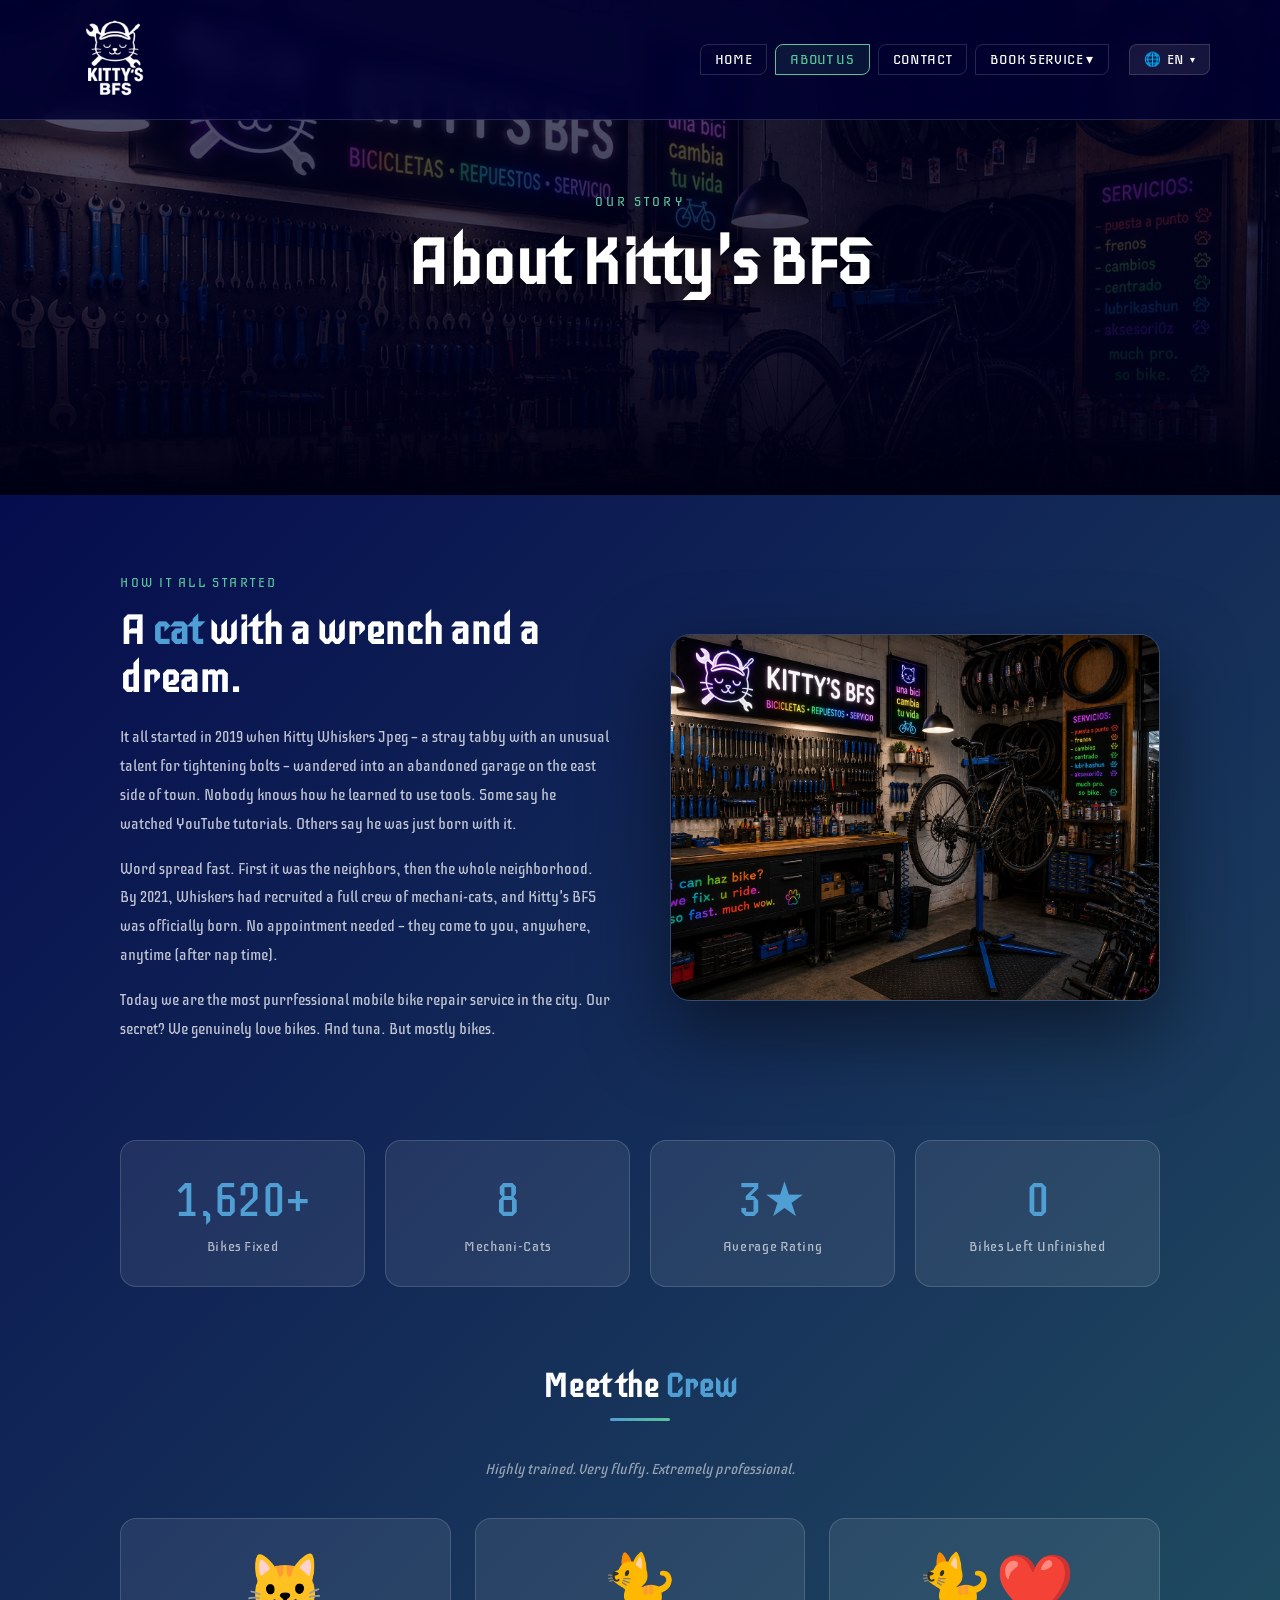
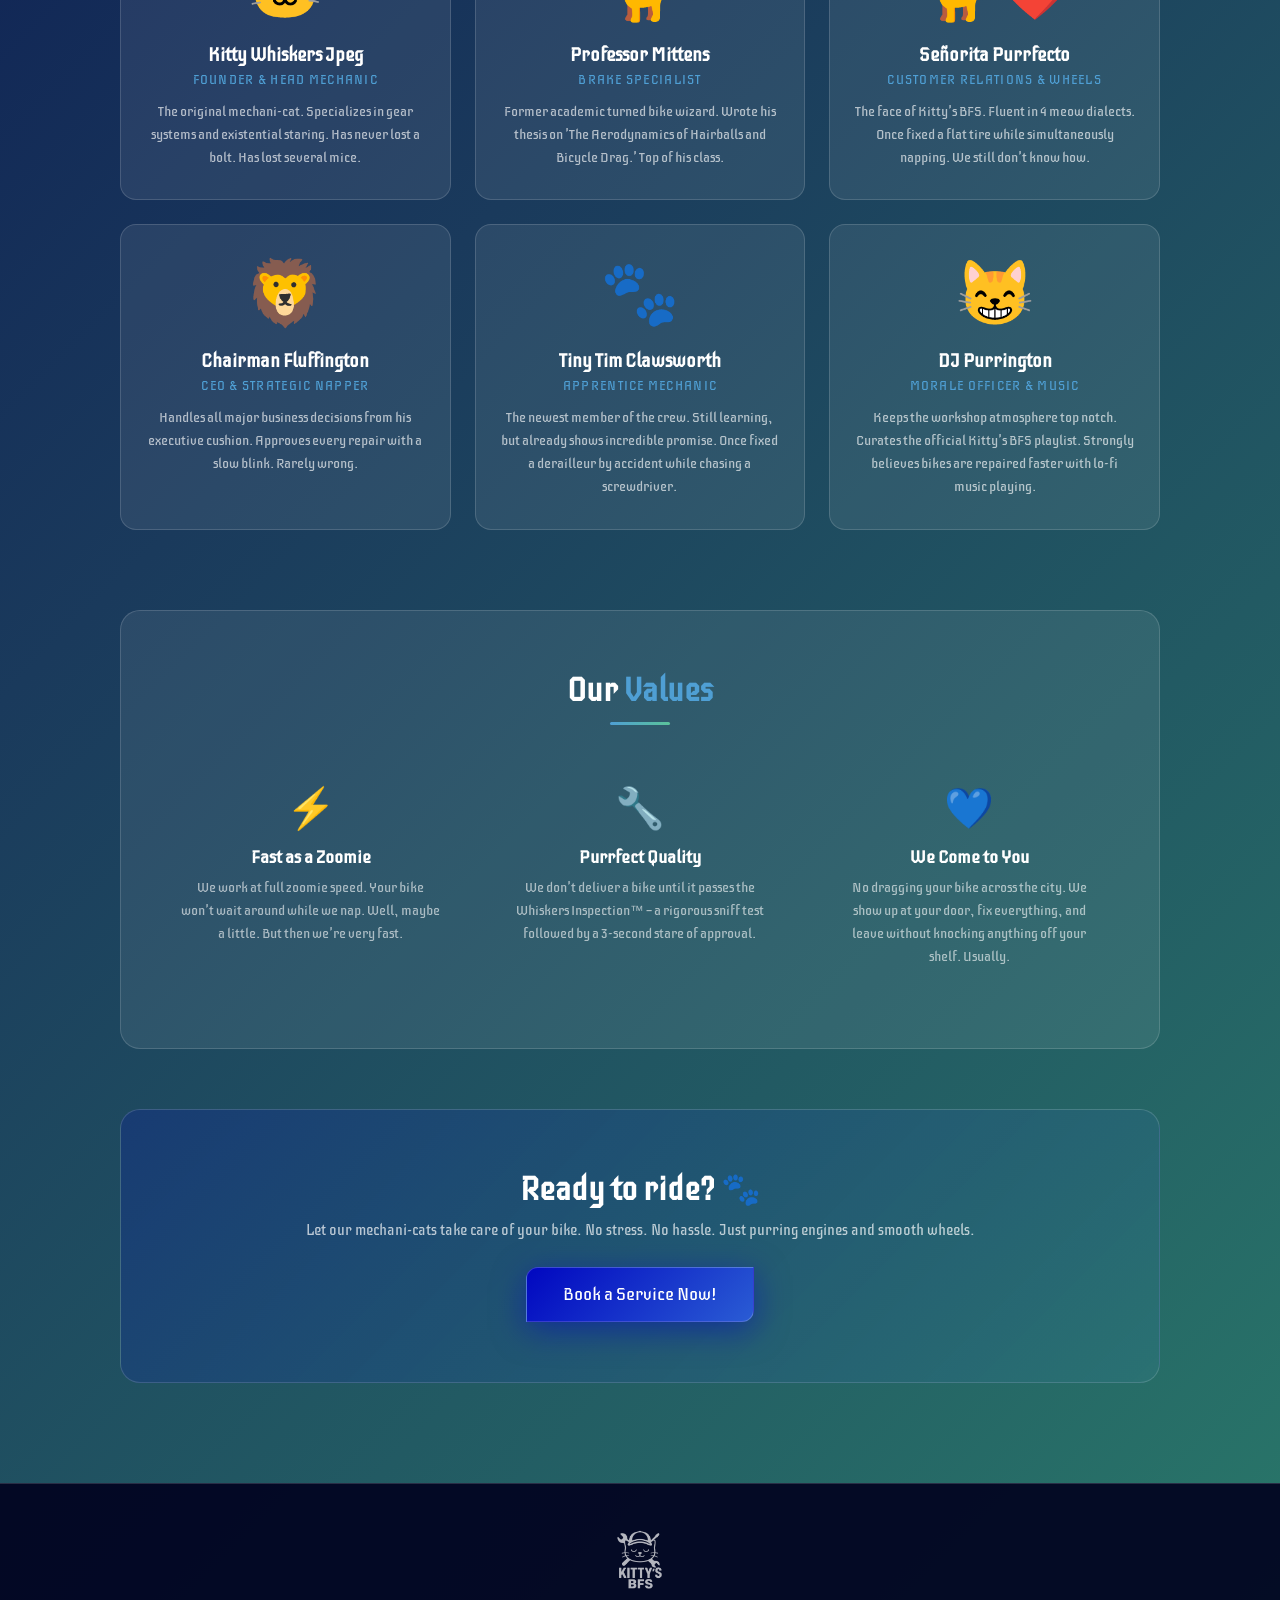
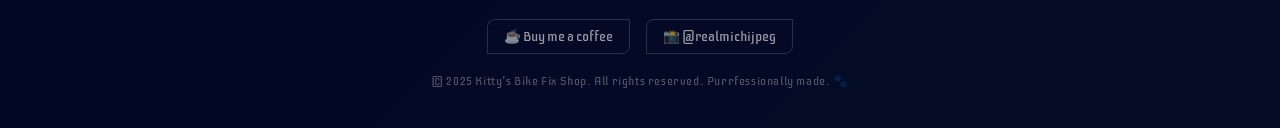
==== AboutUs.html @ 79991e34 "better than ever" ====
<!DOCTYPE html>
<html lang="en">
<head>
    <link rel="preconnect" href="https://fonts.googleapis.com">
    <link rel="preconnect" href="https://fonts.gstatic.com" crossorigin>
    <link href="https://fonts.googleapis.com/css2?family=Iceberg&family=Inter:wght@300;400;600&display=swap" rel="stylesheet">
    <meta charset="UTF-8">
    <meta name="viewport" content="width=device-width, initial-scale=1.0">
    <title>Kitty's BFS - About Us</title>
    <link rel="stylesheet" href="css-reset.css">
    <link rel="stylesheet" href="shared.css">
    <link rel="icon" type="image/x-icon" href="public/KittysbikefixshopIcon.png">
    <link rel="stylesheet" href="AboutUs.css">
</head>
<body>
    <header>
        <div class="nav-container">
            <div class="logo"><a href="index.html"><img src="public/KittysBikefixshupLogo.png" alt="Kitty Logo"></a></div>
            <button class="hamburger" id="hamburger" aria-label="Menu"><span></span><span></span><span></span></button>
            <nav id="mainNav">
                <div class="navbutton"><a href="index.html" data-i18n="nav.home">HOME</a></div>
                <div class="navbutton"><a href="AboutUs.html" class="active-page" data-i18n="nav.about">ABOUT US</a></div>
                <div class="navbutton"><a href="ContacUs.html" data-i18n="nav.contact">CONTACT</a></div>
                <div class="navbutton">
                    <a href="#" data-i18n="nav.reserve">BOOK SERVICE ▾</a>
                    <div class="dropdown"><div class="dropdown-inner">
                        <div class="navbutton"><a href="#" data-i18n="nav.onsite">Onsite Service</a></div>
                        <div class="navbutton"><a href="#" data-i18n="nav.parts">Parts Delivery</a></div>
                        <div class="navbutton"><a href="#" data-i18n="nav.callback">Request Callback</a></div>
                    </div></div>
                </div>
                <div class="lang-switcher">
                    <button class="lang-btn">🌐 <span id="currentLang">EN</span> <span class="arrow">▾</span></button>
                    <div class="lang-dropdown"><div class="lang-dropdown-inner">
                        <button class="lang-option" onclick="setLang('en')">ᴇɴ English</button>
                        <button class="lang-option" onclick="setLang('es')">🇦🇷 Español</button>
                        <button class="lang-option" onclick="setLang('lolcat')">🐱 LOLCAT</button>
                    </div></div>
                </div>
            </nav>
        </div>
    </header>

    <div class="about-hero">
        <div class="about-hero-bg"></div>
        <div class="about-hero-overlay"></div>
        <div class="about-hero-content">
            <span class="eyebrow" data-i18n="hero.eyebrow">OUR STORY</span>
            <h1 data-i18n="hero.title">About Kitty's BFS</h1>
        </div>
    </div>

    <div class="contenedor">
        <div class="story-section">
            <div class="story-text">
                <span class="eyebrow" data-i18n="story.eyebrow">HOW IT ALL STARTED</span>
                <h2 data-i18n="story.title">A <span>cat</span> with a wrench and a dream.</h2>
                <p data-i18n="story.p1">It all started in 2019 when Kitty Whiskers Jpeg — a stray tabby with an unusual talent for tightening bolts — wandered into an abandoned garage on the east side of town. Nobody knows how he learned to use tools. Some say he watched YouTube tutorials. Others say he was just born with it.</p>
                <p data-i18n="story.p2">Word spread fast. First it was the neighbors, then the whole neighborhood. By 2021, Whiskers had recruited a full crew of mechani-cats, and Kitty's BFS was officially born. No appointment needed — they come to you, anywhere, anytime (after nap time).</p>
                <p data-i18n="story.p3">Today we are the most purrfessional mobile bike repair service in the city. Our secret? We genuinely love bikes. And tuna. But mostly bikes.</p>
            </div>
            <div class="story-image"><img src="taller.png" alt="Kitty's Workshop"></div>
        </div>

        <!-- STATS -->
        <div class="stats-section">
            <div class="stat-card" onclick="triggerCount(this)" title="Click to recount!">
                <span class="stat-number" data-target="2400" data-suffix="+">0</span>
                <span class="stat-label" data-i18n="stat1">Bikes Fixed</span>
            </div>
            <div class="stat-card" onclick="triggerCount(this)" title="Click to recount!">
                <span class="stat-number" data-target="12" data-suffix="">0</span>
                <span class="stat-label" data-i18n="stat2">Mechani-Cats</span>
            </div>
            <div class="stat-card" onclick="triggerCount(this)" title="Click to recount!">
                <span class="stat-number" data-target="5" data-suffix="★">0</span>
                <span class="stat-label" data-i18n="stat3">Average Rating</span>
            </div>
            <div class="stat-card" onclick="triggerCount(this)" title="Click to recount!">
                <span class="stat-number" data-target="0" data-suffix="">0</span>
                <span class="stat-label" data-i18n="stat4">Bikes Left Unfinished</span>
            </div>
        </div>

        <h2 class="section-title" data-i18n="team.title">Meet the <span>Crew</span></h2>
        <div class="section-divider"></div>
        <p class="section-subtitle" data-i18n="team.subtitle">Highly trained. Very fluffy. Extremely professional.</p>

        <div class="team-grid">
            <div class="team-card"><span class="team-emoji">🐱</span><h3 class="team-name">Kitty Whiskers Jpeg</h3><span class="team-role" data-i18n="team.1.role">FOUNDER & HEAD MECHANIC</span><p class="team-bio" data-i18n="team.1.bio">The original mechani-cat. Specializes in gear systems and existential staring. Has never lost a bolt. Has lost several mice.</p></div>
            <div class="team-card"><span class="team-emoji">🐈</span><h3 class="team-name">Professor Mittens</h3><span class="team-role" data-i18n="team.2.role">BRAKE SPECIALIST</span><p class="team-bio" data-i18n="team.2.bio">Former academic turned bike wizard. Wrote his thesis on "The Aerodynamics of Hairballs and Bicycle Drag." Top of his class.</p></div>
            <div class="team-card"><span class="team-emoji">🐈‍❤️</span><h3 class="team-name">Señorita Purrfecto</h3><span class="team-role" data-i18n="team.3.role">CUSTOMER RELATIONS & WHEELS</span><p class="team-bio" data-i18n="team.3.bio">The face of Kitty's BFS. Fluent in 4 meow dialects. Once fixed a flat tire while simultaneously napping. We still don't know how.</p></div>
            <div class="team-card"><span class="team-emoji">🦁</span><h3 class="team-name">Chairman Fluffington</h3><span class="team-role" data-i18n="team.4.role">CEO & STRATEGIC NAPPER</span><p class="team-bio" data-i18n="team.4.bio">Handles all major business decisions from his executive cushion. Approves every repair with a slow blink. Rarely wrong.</p></div>
            <div class="team-card"><span class="team-emoji">🐾</span><h3 class="team-name">Tiny Tim Clawsworth</h3><span class="team-role" data-i18n="team.5.role">APPRENTICE MECHANIC</span><p class="team-bio" data-i18n="team.5.bio">The newest member of the crew. Still learning, but already shows incredible promise. Once fixed a derailleur by accident while chasing a screwdriver.</p></div>
            <div class="team-card"><span class="team-emoji">😸</span><h3 class="team-name">DJ Purrington</h3><span class="team-role" data-i18n="team.6.role">MORALE OFFICER & MUSIC</span><p class="team-bio" data-i18n="team.6.bio">Keeps the workshop atmosphere top notch. Curates the official Kitty's BFS playlist. Strongly believes bikes are repaired faster with lo-fi music playing.</p></div>
        </div>

        <div class="values-section">
            <h2 class="section-title" data-i18n="values.title">Our <span>Values</span></h2>
            <div class="section-divider"></div>
            <div class="values-grid">
                <div class="value-card"><span class="value-icon">⚡</span><h3 class="value-title" data-i18n="val1.title">Fast as a Zoomie</h3><p class="value-desc" data-i18n="val1.desc">We work at full zoomie speed. Your bike won't wait around while we nap. Well, maybe a little. But then we're very fast.</p></div>
                <div class="value-card"><span class="value-icon">🔧</span><h3 class="value-title" data-i18n="val2.title">Purrfect Quality</h3><p class="value-desc" data-i18n="val2.desc">We don't deliver a bike until it passes the Whiskers Inspection™ — a rigorous sniff test followed by a 3-second stare of approval.</p></div>
                <div class="value-card"><span class="value-icon">💙</span><h3 class="value-title" data-i18n="val3.title">We Come to You</h3><p class="value-desc" data-i18n="val3.desc">No dragging your bike across the city. We show up at your door, fix everything, and leave without knocking anything off your shelf. Usually.</p></div>
            </div>
        </div>

        <div class="cta-section">
            <h2 data-i18n="cta.title">Ready to ride? 🐾</h2>
            <p data-i18n="cta.subtitle">Let our mechani-cats take care of your bike. No stress. No hassle. Just purring engines and smooth wheels.</p>
            <a href="ContacUs.html" class="cta-button" data-i18n="cta.btn">Book a Service Now!</a>
        </div>
    </div>

    <footer>
        <div class="footer-inner">
            <div class="footer-logo"><a href="index.html"><img src="public/KittysBikefixshupLogo.png" alt="Kitty's BFS"></a></div>
            <div class="footer-links">
                <a href="https://buymeacoffee.com/elmichi_jpeg" target="_blank" class="footer-link coffee">☕ Buy me a coffee</a>
                <a href="https://www.instagram.com/realmichijpeg/" target="_blank" class="footer-link instagram">📸 @realmichijpeg</a>
            </div>
            <p class="footer-copy">© 2025 Kitty's Bike Fix Shop. All rights reserved. Purrfessionally made. 🐾</p>
        </div>
    </footer>

    <script src="lang.js"></script>
    <script>
        const translations = {
            en: {"nav.home":"HOME","nav.about":"ABOUT US","nav.contact":"CONTACT","nav.reserve":"BOOK SERVICE ▾","nav.onsite":"Onsite Service","nav.parts":"Parts Delivery","nav.callback":"Request Callback","hero.eyebrow":"OUR STORY","hero.title":"About Kitty's BFS","story.eyebrow":"HOW IT ALL STARTED","story.p1":"It all started in 2019 when Kitty Whiskers Jpeg — a stray tabby with an unusual talent for tightening bolts — wandered into an abandoned garage on the east side of town. Nobody knows how he learned to use tools. Some say he watched YouTube tutorials. Others say he was just born with it.","story.p2":"Word spread fast. First it was the neighbors, then the whole neighborhood. By 2021, Whiskers had recruited a full crew of mechani-cats, and Kitty's BFS was officially born. No appointment needed — they come to you, anywhere, anytime (after nap time).","story.p3":"Today we are the most purrfessional mobile bike repair service in the city. Our secret? We genuinely love bikes. And tuna. But mostly bikes.","stat1":"Bikes Fixed","stat2":"Mechani-Cats","stat3":"Average Rating","stat4":"Bikes Left Unfinished","team.subtitle":"Highly trained. Very fluffy. Extremely professional.","team.1.role":"FOUNDER & HEAD MECHANIC","team.1.bio":"The original mechani-cat. Specializes in gear systems and existential staring. Has never lost a bolt. Has lost several mice.","team.2.role":"BRAKE SPECIALIST","team.2.bio":"Former academic turned bike wizard. Wrote his thesis on 'The Aerodynamics of Hairballs and Bicycle Drag.' Top of his class.","team.3.role":"CUSTOMER RELATIONS & WHEELS","team.3.bio":"The face of Kitty's BFS. Fluent in 4 meow dialects. Once fixed a flat tire while simultaneously napping. We still don't know how.","team.4.role":"CEO & STRATEGIC NAPPER","team.4.bio":"Handles all major business decisions from his executive cushion. Approves every repair with a slow blink. Rarely wrong.","team.5.role":"APPRENTICE MECHANIC","team.5.bio":"The newest member of the crew. Still learning, but already shows incredible promise. Once fixed a derailleur by accident while chasing a screwdriver.","team.6.role":"MORALE OFFICER & MUSIC","team.6.bio":"Keeps the workshop atmosphere top notch. Curates the official Kitty's BFS playlist. Strongly believes bikes are repaired faster with lo-fi music playing.","val1.title":"Fast as a Zoomie","val1.desc":"We work at full zoomie speed. Your bike won't wait around while we nap. Well, maybe a little. But then we're very fast.","val2.title":"Purrfect Quality","val2.desc":"We don't deliver a bike until it passes the Whiskers Inspection™ — a rigorous sniff test followed by a 3-second stare of approval.","val3.title":"We Come to You","val3.desc":"No dragging your bike across the city. We show up at your door, fix everything, and leave without knocking anything off your shelf. Usually.","cta.subtitle":"Let our mechani-cats take care of your bike. No stress. No hassle. Just purring engines and smooth wheels.","cta.btn":"Book a Service Now!"},
            es: {"nav.home":"INICIO","nav.about":"NOSOTROS","nav.contact":"CONTACTO","nav.reserve":"RESERVAR ▾","nav.onsite":"Servicio a domicilio","nav.parts":"Entrega de repuestos","nav.callback":"Solicitar llamado","hero.eyebrow":"NUESTRA HISTORIA","hero.title":"Sobre Kitty's BFS","story.eyebrow":"CÓMO EMPEZÓ TODO","story.p1":"Todo empezó en 2019 cuando Kitty Whiskers Jpeg — un gato callejera con un talento inusual para apretar tuercas — entró a un garaje abandonado en el lado este de la ciudad. Nadie sabe cómo aprendió a usar herramientas. Algunos dicen que vio tutoriales en YouTube. Otros dicen que simplemente nació con ese don.","story.p2":"La noticia se corrió rápido. Para 2021, Whiskers ya había reclutado un equipo completo de mecani-gatos, y Kitty's BFS nació oficialmente. Sin turno previo — ellos van a donde estés, en cualquier momento (después de la siesta, claro).","story.p3":"Hoy somos el servicio de reparación de bicicletas a domicilio más purrfesional de la ciudad. ¿Nuestro secreto? Amamos genuinamente las bicicletas. Y el atún. Pero principalmente las bicicletas.","stat1":"Bicis Reparadas","stat2":"Mecani-Gatos","stat3":"Calificación Promedio","stat4":"Bicis Sin Terminar","team.subtitle":"Muy entrenados. Muy esponjosos. Extremadamente profesionales.","team.1.role":"FUNDADOR Y MECÁNICO JEFE","team.1.bio":"El mecani-gato original. Especialista en sistemas de cambios y miradas existenciales. Nunca perdió un tornillo. Sí perdió varios ratones.","team.2.role":"ESPECIALISTA EN FRENOS","team.2.bio":"Ex académico reconvertido en mago de las bicicletas. El primero de su clase.","team.3.role":"RELACIONES CON CLIENTES Y RUEDAS","team.3.bio":"La cara de Kitty's BFS. Habla 4 dialectos de maullido. Una vez arregló un pinchazo mientras dormía la siesta. Aún no sabemos cómo.","team.4.role":"CEO Y DURMIENTE ESTRATÉGICO","team.4.bio":"Toma todas las decisiones importantes desde su almohadón ejecutivo. Aprueba cada reparación con un parpadeo lento. Casi nunca se equivoca.","team.5.role":"APRENDIZ DE MECÁNICO","team.5.bio":"El miembro más nuevo del equipo. Todavía aprendiendo, pero ya muestra un talento increíble.","team.6.role":"OFICIAL DE MORAL Y MÚSICA","team.6.bio":"Mantiene el ambiente del taller en su punto más alto. Cree firmemente que las bicis se reparan más rápido con lo-fi de fondo.","val1.title":"Rápidos como los zoomies","val1.desc":"Trabajamos a velocidad zoomie máxima. Tu bici no va a esperar mientras siestamos. Bueno, un poquito. Pero después somos muy rápidos.","val2.title":"Calidad Purrfecta","val2.desc":"No entregamos una bici hasta que pase la Inspección Whiskers™ — un riguroso olfateo seguido de 3 segundos de mirada de aprobación.","val3.title":"Vamos a donde estés","val3.desc":"Sin arrastrar tu bici por la ciudad. Aparecemos en tu puerta, arreglamos todo y nos vamos sin tirar nada de tu estante. Generalmente.","cta.subtitle":"Dejá que nuestros mecani-gatos se encarguen de tu bici. Sin estrés. Sin complicaciones. Solo motores ronroneando y ruedas suaves.","cta.btn":"¡Reservar un Servicio Ahora!"},
            lolcat: {"nav.home":"HOMEZ","nav.about":"ABOUTZ UZ","nav.contact":"MEOW US","nav.reserve":"RESERVEZ SERVIS ▾","nav.onsite":"Onsite Servis","nav.parts":"Parts Deliveryz","nav.callback":"Request Cullbackz","hero.eyebrow":"OUR STOREE","hero.title":"Abowt Kitty's BFS","story.eyebrow":"HOW IT ALL STARTD","story.p1":"It all startd in 2019 wen Kitty Whiskers Jpeg — a straey tabby wif an unuzhual talent 4 tytening boltz — wandrd into an abandondd garaj on da east sied of town. Nobody noes how she lernd 2 uze toolz. Sum say he watchd YouTube tutorialz. Otherz say he waz jus born wif it.","story.p2":"Werd spred fast. By 2021, Whiskers had rekrootd a full crew of mechani-catz, n Kitty's BFS waz offishully born. No appointment needid — dey comez 2 u, anywherz, anytiem (aftr nap tiem).","story.p3":"2day we iz da mozt purrfesshunal mobiel bike repayr servis in da sitee. Our seekret? We genuinlee luv bikez. N tuna. But moztlee bikez.","stat1":"Bikez Fixd","stat2":"Mechani-Catz","stat3":"Averaj Ratin","stat4":"Bikez Leeft Unfinizhd","team.subtitle":"Highlee traind. Verry fluffy. Ekstreemlee profeshunal.","team.1.role":"FOUNDR & HED MECHANIC","team.1.bio":"Da orijinal mechani-cat. Speshalizez in geer sistemz n egzistenshul staring. Haz nevr lost a bolt. Haz lost several miez.","team.2.role":"BRAEK SPESHALIST","team.2.bio":"Formr akademik turnd bike wizrd. Top of hiz klass.","team.3.role":"CUSTOMR RELASHUNZ & WHEELZ","team.3.bio":"Da faes of Kitty's BFS. Fluent in 4 meow dialektz. Wunce fixd a flat tyre wile simulTaneusly nappin.","team.4.role":"CEO & STRATEJIK NAPPR","team.4.bio":"Handlez all major bizniss desishunz from hiz ekzekutiv cushun. Apruves evry repayr wif a slow blink. Rairlee rong.","team.5.role":"APRENTIS MECHANIC","team.5.bio":"Da newest membr of da crew. Stil lernin, but alredy showz inkredibl promis.","team.6.role":"MORALE OFFISUR & MUZIK","team.6.bio":"Keepz da wurkshup atmosfeer top notch. Stronglee beleevz bikez r repaird fastr wif lo-fi muzik playin.","val1.title":"Fasst as a Zoomie","val1.desc":"We wurk at full zoomie speed. Ur bike wont wait around wile we nap. Well, maebe a litle. But den we r verry fasst.","val2.title":"Purrfect Qualitee","val2.desc":"We dont delivr a bike until it pasez da Whiskers Inspekshun™ — a rigurus snif test folloed by a 3-sekund stare of aprooval.","val3.title":"We Comez 2 U","val3.desc":"No draggin ur bike akross da sitee. We show up at ur door, fix evryting, n leev wifout knockin anyting off ur shelf. Uzually.","cta.subtitle":"Let our mechani-catz taek care of ur bike. No stres. No hassl. Jus purring injenz n smooth wheelz.","cta.btn":"Reservez Servis Now!"}
        };

        const htmlOverrides = {
            "story.title": { en: 'A <span>cat</span> with a wrench and a dream.', es: 'Un <span>gato</span> con una llave inglesa y un sueño.', lolcat: 'A <span>kitteh</span> wif a wrench n a dreem.' },
            "team.title": { en: 'Meet the <span>Crew</span>', es: 'Conocé al <span>Equipo</span>', lolcat: 'Meet da <span>Crew</span>' },
            "values.title": { en: 'Our <span>Values</span>', es: 'Nuestros <span>Valores</span>', lolcat: 'Our <span>Valuez</span>' },
            "cta.title": { en: 'Ready to ride? 🐾', es: '¿Listo para pedalear? 🐾', lolcat: 'Reddy 2 ride? 🐾' }
        };

        function setLang(lang) { applyLang(lang, translations, htmlOverrides); }

        // ── COUNTER ANIMATION ──/*  */
        function animateCount(el) {
            const target = parseInt(el.dataset.target);
            const suffix = el.dataset.suffix || '';
            const duration = 1200;
            const steps = 40;
            const increment = target / steps;
            let current = 0;
            let step = 0;

            el.style.transform = 'scale(1.1)';
            setTimeout(() => el.style.transform = 'scale(1)', 200);

            const timer = setInterval(() => {
                step++;
                current = Math.min(Math.round(increment * step), target);
                el.textContent = current.toLocaleString() + suffix;
                if (step >= steps) clearInterval(timer);
            }, duration / steps);
        }

        function triggerCount(card) {
            const numEl = card.querySelector('.stat-number');
            animateCount(numEl);
        }

        // Auto-trigger counters when they enter viewport
        const observer = new IntersectionObserver((entries) => {
            entries.forEach(entry => {
                if (entry.isIntersecting) {
                    const numEl = entry.target.querySelector('.stat-number');
                    animateCount(numEl);
                    observer.unobserve(entry.target);
                }
            });
        }, { threshold: 0.3 });

        document.querySelectorAll('.stat-card').forEach(card => observer.observe(card));

        setLang(getSavedLang());

        // Hamburger menu
        const hamburger = document.getElementById('hamburger');
        const mainNav = document.getElementById('mainNav');
        hamburger.addEventListener('click', () => {
            hamburger.classList.toggle('open');
            mainNav.classList.toggle('open');
        });

        // Mobile: toggle dropdowns on click
        document.querySelectorAll('.navbutton > a').forEach(link => {
            link.addEventListener('click', (e) => {
                const navbutton = link.parentElement;
                const dropdown = navbutton.querySelector('.dropdown');
                if (dropdown && window.innerWidth <= 900) {
                    e.preventDefault();
                    navbutton.classList.toggle('open');
                }
            });
        });

        // Mobile: toggle lang switcher on click
        document.querySelector('.lang-btn').addEventListener('click', () => {
            if (window.innerWidth <= 900) {
                document.querySelector('.lang-switcher').classList.toggle('open');
            }
        });
    </script>
</body>
</html>
---- shared.css ----
/* ── VARIABLES ── */
:root {
    --navy: #00004a;
    --mid: #1a3a5c;
    --accent: #4f9fd4;
    --green: #5bc39a;
    --white: #ffffff;
    --glass: rgba(255,255,255,0.08);
    --glass-border: rgba(255,255,255,0.15);
}

/* ── BASE ── */
* { box-sizing: border-box; margin: 0; padding: 0; }
html { scroll-behavior: smooth; }

body {
    font-family: "Iceberg", sans-serif;
    color: var(--white);
    background: linear-gradient(135deg, #00004a 0%, #1a3a5c 50%, #2a7a6a 100%);
    min-height: 100vh;
    overflow-x: hidden;
}

/* ── NAVBAR ── */
header {
    position: fixed;
    top: 0;
    width: 100%;
    z-index: 1000;
    background: rgba(0, 0, 50, 0.85);
    backdrop-filter: blur(12px);
    border-bottom: 1px solid var(--glass-border);
    padding: 12px 0;
}

.nav-container {
    max-width: 1200px;
    margin: 0 auto;
    display: flex;
    align-items: center;
    justify-content: space-between;
    padding: 0 30px;
}

.logo img {
    width: 90px;
    height: auto;
    filter: brightness(0) invert(1);
}

nav {
    display: flex;
    align-items: center;
    gap: 8px;
}

.navbutton {
    position: relative;
    display: inline-flex;
    align-items: center;
}

.navbutton a {
    text-decoration: none;
    color: var(--white);
    font-family: "Iceberg", sans-serif;
    font-size: 0.85rem;
    letter-spacing: 0.05em;
    border: 1px solid var(--glass-border);
    padding: 6px 14px;
    border-radius: 8px 0;
    transition: all 0.2s ease;
    white-space: nowrap;
}

.navbutton a:hover {
    background: var(--glass);
    border-color: var(--accent);
    color: var(--accent);
}

.navbutton a.active-page {
    border-color: var(--green);
    color: var(--green);
    background: rgba(91, 195, 154, 0.1);
}

.dropdown {
    display: none;
    position: absolute;
    top: 100%;
    left: 0;
    padding-top: 10px;
    z-index: 200;
    min-width: 180px;
}

.dropdown-inner {
    background: rgba(0, 0, 60, 0.95);
    border: 1px solid var(--glass-border);
    border-radius: 8px;
    overflow: hidden;
    box-shadow: 0 20px 40px rgba(0,0,0,0.5);
}

.dropdown .navbutton a {
    display: block;
    border: none;
    border-bottom: 1px solid var(--glass-border);
    border-radius: 0;
    padding: 10px 16px;
    width: 100%;
}

.dropdown .navbutton:last-child a { border-bottom: none; }
.navbutton:hover .dropdown { display: block; }

/* ── LANGUAGE SWITCHER ── */
.lang-switcher {
    position: relative;
    display: inline-flex;
    align-items: center;
    margin-left: 12px;
}

.lang-btn {
    background: var(--glass);
    border: 1px solid var(--glass-border);
    color: var(--white);
    font-family: "Iceberg", sans-serif;
    font-size: 0.85rem;
    padding: 6px 14px;
    border-radius: 8px 0;
    cursor: pointer;
    display: flex;
    align-items: center;
    gap: 6px;
    transition: all 0.2s;
    white-space: nowrap;
}

.lang-btn:hover {
    background: rgba(255,255,255,0.15);
    border-color: var(--accent);
    color: var(--accent);
}

.lang-btn span.arrow { font-size: 0.65rem; transition: transform 0.2s; }
.lang-switcher:hover .lang-btn span.arrow { transform: rotate(180deg); }

.lang-dropdown {
    display: none;
    position: absolute;
    top: 100%;
    right: 0;
    padding-top: 10px;
    z-index: 300;
}

.lang-switcher:hover .lang-dropdown { display: block; }

.lang-dropdown-inner {
    background: rgba(0, 0, 60, 0.97);
    border: 1px solid var(--glass-border);
    border-radius: 8px;
    overflow: hidden;
    box-shadow: 0 20px 40px rgba(0,0,0,0.5);
    min-width: 140px;
}

.lang-option {
    display: block;
    width: 100%;
    padding: 10px 16px;
    background: none;
    border: none;
    border-bottom: 1px solid var(--glass-border);
    color: var(--white);
    font-family: "Iceberg", sans-serif;
    font-size: 0.85rem;
    cursor: pointer;
    text-align: left;
    transition: all 0.2s;
}

.lang-option:last-child { border-bottom: none; }
.lang-option:hover { background: var(--glass); color: var(--accent); }
.lang-option.active { color: var(--green); }

/* ── SHARED BUTTONS ── */
.cta-button {
    display: inline-block;
    padding: 16px 36px;
    font-size: 1.1rem;
    color: var(--white);
    background: linear-gradient(135deg, #0107c0, #2a5cd4);
    border: 1px solid rgba(255,255,255,0.2);
    border-radius: 12px 0;
    text-decoration: none;
    font-family: "Iceberg", sans-serif;
    box-shadow: 0 8px 32px rgba(1, 7, 192, 0.5);
    transition: all 0.3s ease;
}

.cta-button:hover {
    background: linear-gradient(135deg, #2a5cd4, #0107c0);
    transform: translateY(-2px);
    box-shadow: 0 12px 40px rgba(1, 7, 192, 0.7);
}

/* ── SHARED ANIMATIONS ── */
@keyframes fadeUp {
    from { opacity: 0; transform: translateY(30px); }
    to { opacity: 1; transform: translateY(0); }
}

/* ── SHARED SECTION TITLES ── */
.section-title {
    text-align: center;
    font-size: 2rem;
    margin-bottom: 12px;
    color: var(--white);
}

.section-title span { color: var(--accent); }

.section-divider {
    width: 60px;
    height: 3px;
    background: linear-gradient(90deg, var(--accent), var(--green));
    margin: 12px auto 40px;
    border-radius: 2px;
}

.section-subtitle {
    text-align: center;
    font-size: 0.9rem;
    color: rgba(255,255,255,0.55);
    margin-bottom: 40px;
    font-style: italic;
}

/* ── FOOTER ── */
footer {
    background: rgba(0, 0, 30, 0.9);
    border-top: 1px solid var(--glass-border);
    padding: 40px 30px;
    text-align: center;
}

.footer-inner {
    max-width: 1200px;
    margin: 0 auto;
    display: flex;
    flex-direction: column;
    align-items: center;
    gap: 20px;
}

.footer-logo img {
    width: 70px;
    height: auto;
    filter: brightness(0) invert(1);
    opacity: 0.7;
}

.footer-links {
    display: flex;
    gap: 16px;
    align-items: center;
}

.footer-link {
    display: flex;
    align-items: center;
    gap: 8px;
    text-decoration: none;
    color: rgba(255,255,255,0.6);
    font-family: "Iceberg", sans-serif;
    font-size: 0.85rem;
    border: 1px solid var(--glass-border);
    padding: 8px 16px;
    border-radius: 8px 0;
    transition: all 0.2s ease;
}

.footer-link:hover {
    color: var(--white);
    border-color: var(--accent);
    background: var(--glass);
}

.footer-link.coffee:hover { border-color: #FFDD00; color: #FFDD00; }
.footer-link.instagram:hover { border-color: #E1306C; color: #E1306C; }

/* ── RESPONSIVE ── */

/* Hamburger button (hidden on desktop) */
.hamburger {
    display: none;
    flex-direction: column;
    gap: 5px;
    background: none;
    border: none;
    cursor: pointer;
    padding: 6px;
}

.hamburger span {
    display: block;
    width: 24px;
    height: 2px;
    background: var(--white);
    border-radius: 2px;
    transition: all 0.3s ease;
}

.hamburger.open span:nth-child(1) { transform: translateY(7px) rotate(45deg); }
.hamburger.open span:nth-child(2) { opacity: 0; }
.hamburger.open span:nth-child(3) { transform: translateY(-7px) rotate(-45deg); }

/* Tablet */
@media (max-width: 900px) {
    .hamburger { display: flex; }

    nav {
        display: none;
        position: absolute;
        top: 100%;
        left: 0;
        width: 100%;
        background: rgba(0, 0, 50, 0.98);
        border-top: 1px solid var(--glass-border);
        flex-direction: column;
        align-items: flex-start;
        padding: 20px;
        gap: 12px;
        backdrop-filter: blur(12px);
        z-index: 999;
    }

    nav.open { display: flex; }

    .navbutton { width: 100%; }

    .navbutton a {
        display: block;
        width: 100%;
        border-radius: 8px 0;
    }

    /* Fix: hide dropdowns by default on mobile, show only when .open */
    .dropdown {
        display: none !important;
        position: static;
        padding-top: 8px;
        padding-left: 16px;
    }

    .navbutton.open .dropdown {
        display: block !important;
    }

    /* Remove hover behavior on mobile */
    .navbutton:hover .dropdown { display: none; }
    .navbutton.open:hover .dropdown { display: block !important; }

    .dropdown-inner { border-radius: 8px; }

    .lang-switcher {
        margin-left: 0;
        width: 100%;
        flex-direction: column;
        align-items: flex-start;
    }

    .lang-btn { width: 100%; justify-content: space-between; }

    /* Fix: hide lang dropdown by default on mobile */
    .lang-dropdown {
        display: none !important;
        position: static;
        padding-top: 8px;
        width: 100%;
    }

    .lang-switcher.open .lang-dropdown { display: block !important; }
    .lang-switcher:hover .lang-dropdown { display: none; }
    .lang-switcher.open:hover .lang-dropdown { display: block !important; }

    .lang-dropdown-inner { width: 100%; }
}

/* Mobile */
@media (max-width: 600px) {
    .nav-container { padding: 0 16px; }
    .logo img { width: 70px; }
    .footer-links { flex-direction: column; gap: 10px; }
    .footer-link { width: 100%; justify-content: center; }
    .footer-copy { font-size: 0.7rem; }
}

.footer-copy {
    font-size: 0.75rem;
    color: rgba(255,255,255,0.3);
    letter-spacing: 0.05em;
}
---- AboutUs.css ----
.about-hero { position: relative; height: 55vh; min-height: 350px; display: flex; align-items: center; justify-content: center; overflow: hidden; }
.about-hero-bg { position: absolute; inset: 0; background-image: url('taller.png'); background-size: cover; background-position: center top; background-attachment: fixed; transform: scale(1.05); }
.about-hero-overlay { position: absolute; inset: 0; background: linear-gradient(to bottom, rgba(0,0,40,0.6) 0%, rgba(0,0,30,0.85) 70%, rgba(0,0,20,1) 100%); }
.about-hero-content { position: relative; z-index: 2; text-align: center; animation: fadeUp 0.9s cubic-bezier(0.22, 1, 0.36, 1) both; }
.about-hero-content .eyebrow { font-size: 0.8rem; letter-spacing: 0.25em; color: var(--green); margin-bottom: 14px; display: block; }
.about-hero-content h1 { font-size: clamp(2.5rem, 5vw, 4.5rem); text-shadow: 0 4px 30px rgba(0,0,0,0.8); }

.contenedor { max-width: 1100px; margin: 0 auto; padding: 80px 30px 60px; }

.story-section { display: grid; grid-template-columns: 1fr 1fr; gap: 60px; align-items: center; margin-bottom: 80px; }
.story-text .eyebrow { font-size: 0.8rem; letter-spacing: 0.2em; color: var(--green); margin-bottom: 16px; display: block; }
.story-text h2 { font-size: 2.5rem; line-height: 1.2; margin-bottom: 20px; }
.story-text h2 span { color: var(--accent); }
.story-text p { font-size: 0.95rem; line-height: 1.9; color: rgba(255,255,255,0.75); margin-bottom: 16px; }
.story-image { border-radius: 20px; overflow: hidden; box-shadow: 0 30px 80px rgba(0,0,0,0.5); border: 1px solid var(--glass-border); aspect-ratio: 4/3; }
.story-image img { width: 100%; height: 100%; object-fit: cover; object-position: right center; }

.stats-section { display: grid; grid-template-columns: repeat(4, 1fr); gap: 20px; margin-bottom: 80px; }
.stat-card { background: var(--glass); border: 1px solid var(--glass-border); border-radius: 16px; padding: 30px 20px; text-align: center; transition: transform 0.3s, border-color 0.3s; cursor: pointer; }
.stat-card:hover { transform: translateY(-4px); border-color: var(--accent); }
.stat-number { font-size: 3rem; color: var(--accent); display: block; margin-bottom: 6px; transition: transform 0.1s; }
.stat-label { font-size: 0.85rem; color: rgba(255,255,255,0.65); letter-spacing: 0.05em; }

.team-grid { display: grid; grid-template-columns: repeat(3, 1fr); gap: 24px; margin-bottom: 80px; }
.team-card { background: var(--glass); border: 1px solid var(--glass-border); border-radius: 16px; padding: 30px 24px; text-align: center; transition: transform 0.3s, border-color 0.3s, box-shadow 0.3s; }
.team-card:hover { transform: translateY(-6px); border-color: var(--accent); box-shadow: 0 20px 60px rgba(0,0,0,0.4); }
.team-emoji { font-size: 4rem; display: block; margin-bottom: 16px; }
.team-name { font-size: 1.2rem; margin-bottom: 6px; }
.team-role { font-size: 0.8rem; color: var(--accent); letter-spacing: 0.1em; margin-bottom: 12px; display: block; }
.team-bio { font-size: 0.85rem; line-height: 1.7; color: rgba(255,255,255,0.65); }

.values-section { background: var(--glass); border: 1px solid var(--glass-border); border-radius: 20px; padding: 60px 40px; margin-bottom: 60px; }
.values-grid { display: grid; grid-template-columns: repeat(3, 1fr); gap: 30px; margin-top: 40px; }
.value-card { text-align: center; padding: 20px; }
.value-icon { font-size: 2.5rem; display: block; margin-bottom: 14px; }
.value-title { font-size: 1.1rem; margin-bottom: 8px; }
.value-desc { font-size: 0.85rem; line-height: 1.7; color: rgba(255,255,255,0.6); }

.cta-section { text-align: center; padding: 60px 40px; background: linear-gradient(135deg, rgba(1,7,192,0.2), rgba(79,159,212,0.1)); border: 1px solid var(--glass-border); border-radius: 20px; margin-bottom: 40px; }
.cta-section h2 { font-size: 2rem; margin-bottom: 12px; }
.cta-section p { font-size: 0.95rem; color: rgba(255,255,255,0.7); margin-bottom: 28px; }

/* ── RESPONSIVE ── */
@media (max-width: 768px) {
    .about-hero { height: 40vh; min-height: 250px; }
    .about-hero-bg { background-attachment: scroll; }
    .about-hero-content h1 { font-size: clamp(1.8rem, 7vw, 2.5rem); }
    .contenedor { padding: 40px 16px 30px; }
    .story-section { grid-template-columns: 1fr; gap: 30px; }
    .story-image { aspect-ratio: 16/9; }
    .story-text h2 { font-size: 1.8rem; }
    .stats-section { grid-template-columns: repeat(2, 1fr); gap: 12px; }
    .stat-number { font-size: 2.2rem; }
    .team-grid { grid-template-columns: 1fr; gap: 16px; }
    .values-section { padding: 40px 20px; }
    .values-grid { grid-template-columns: 1fr; gap: 20px; }
    .cta-section { padding: 40px 20px; }
}

@media (max-width: 480px) {
    .stat-number { font-size: 1.8rem; }
    .story-text h2 { font-size: 1.5rem; }
}
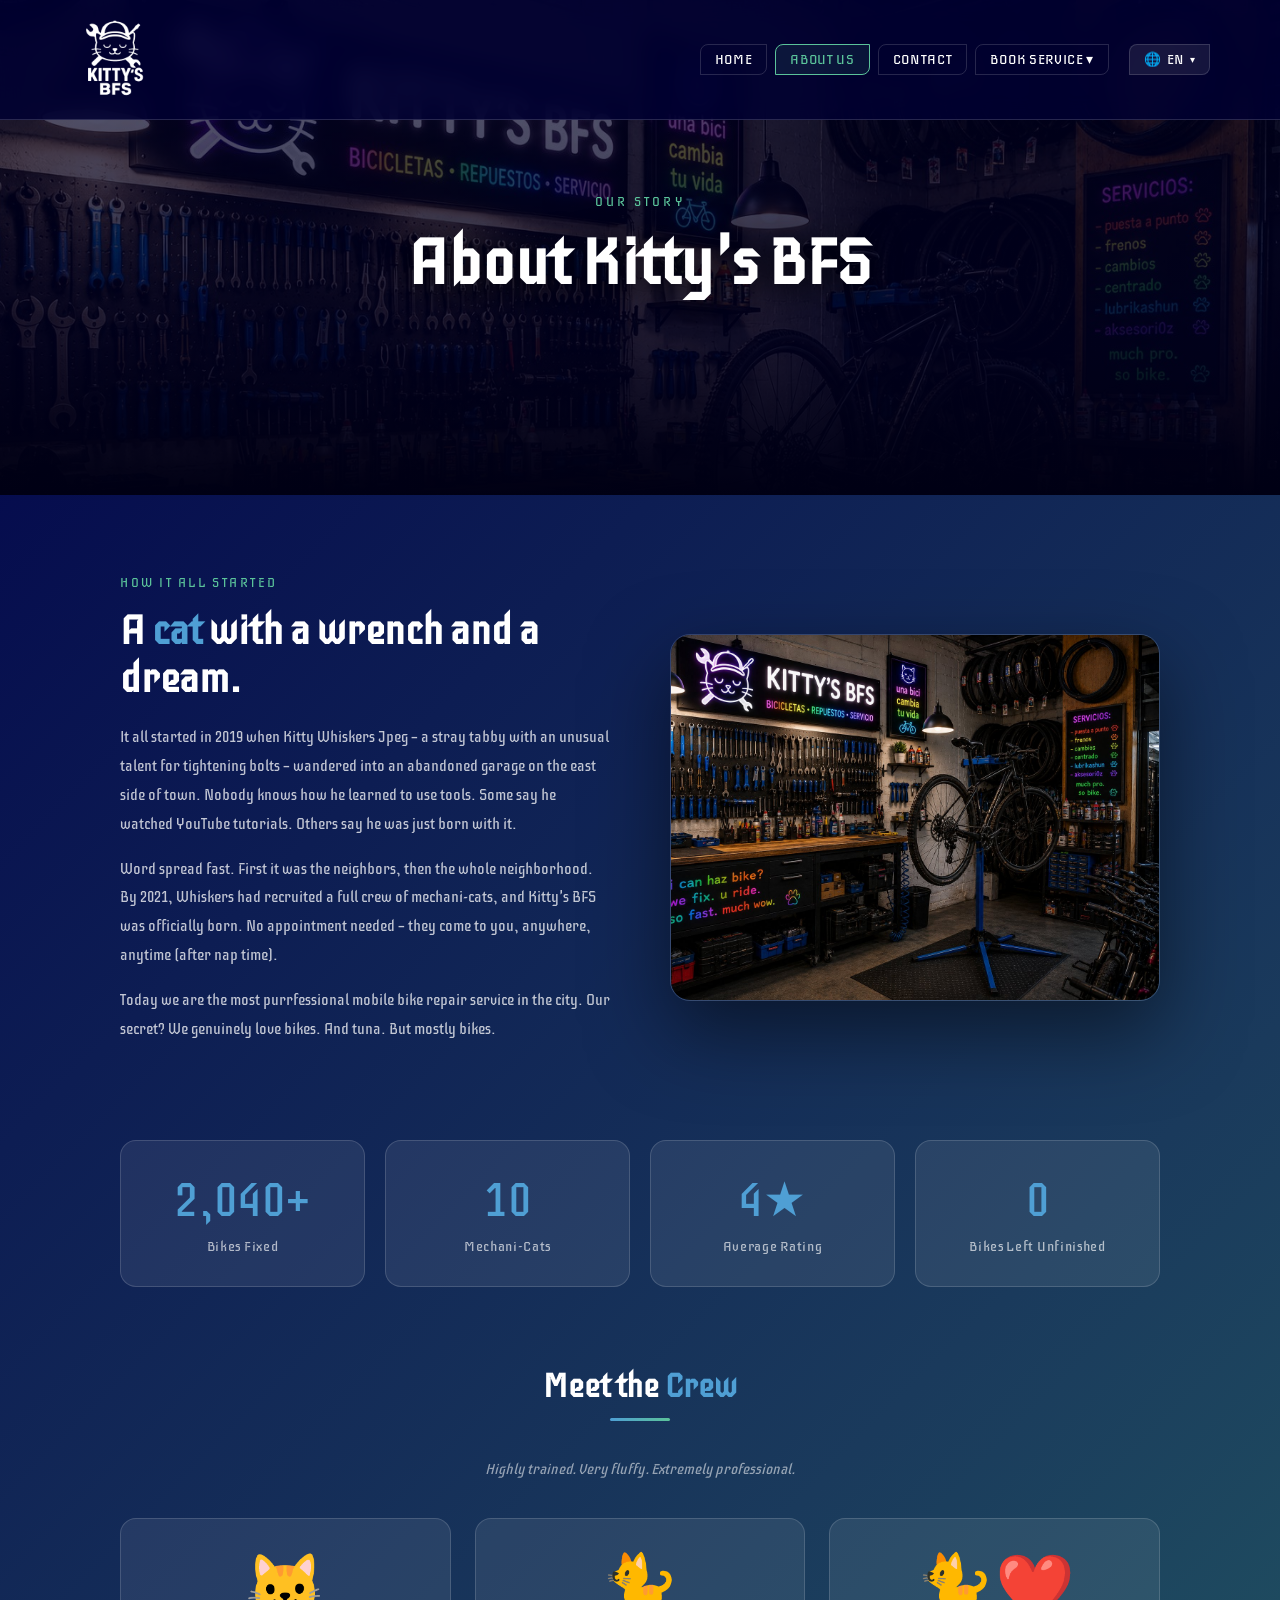
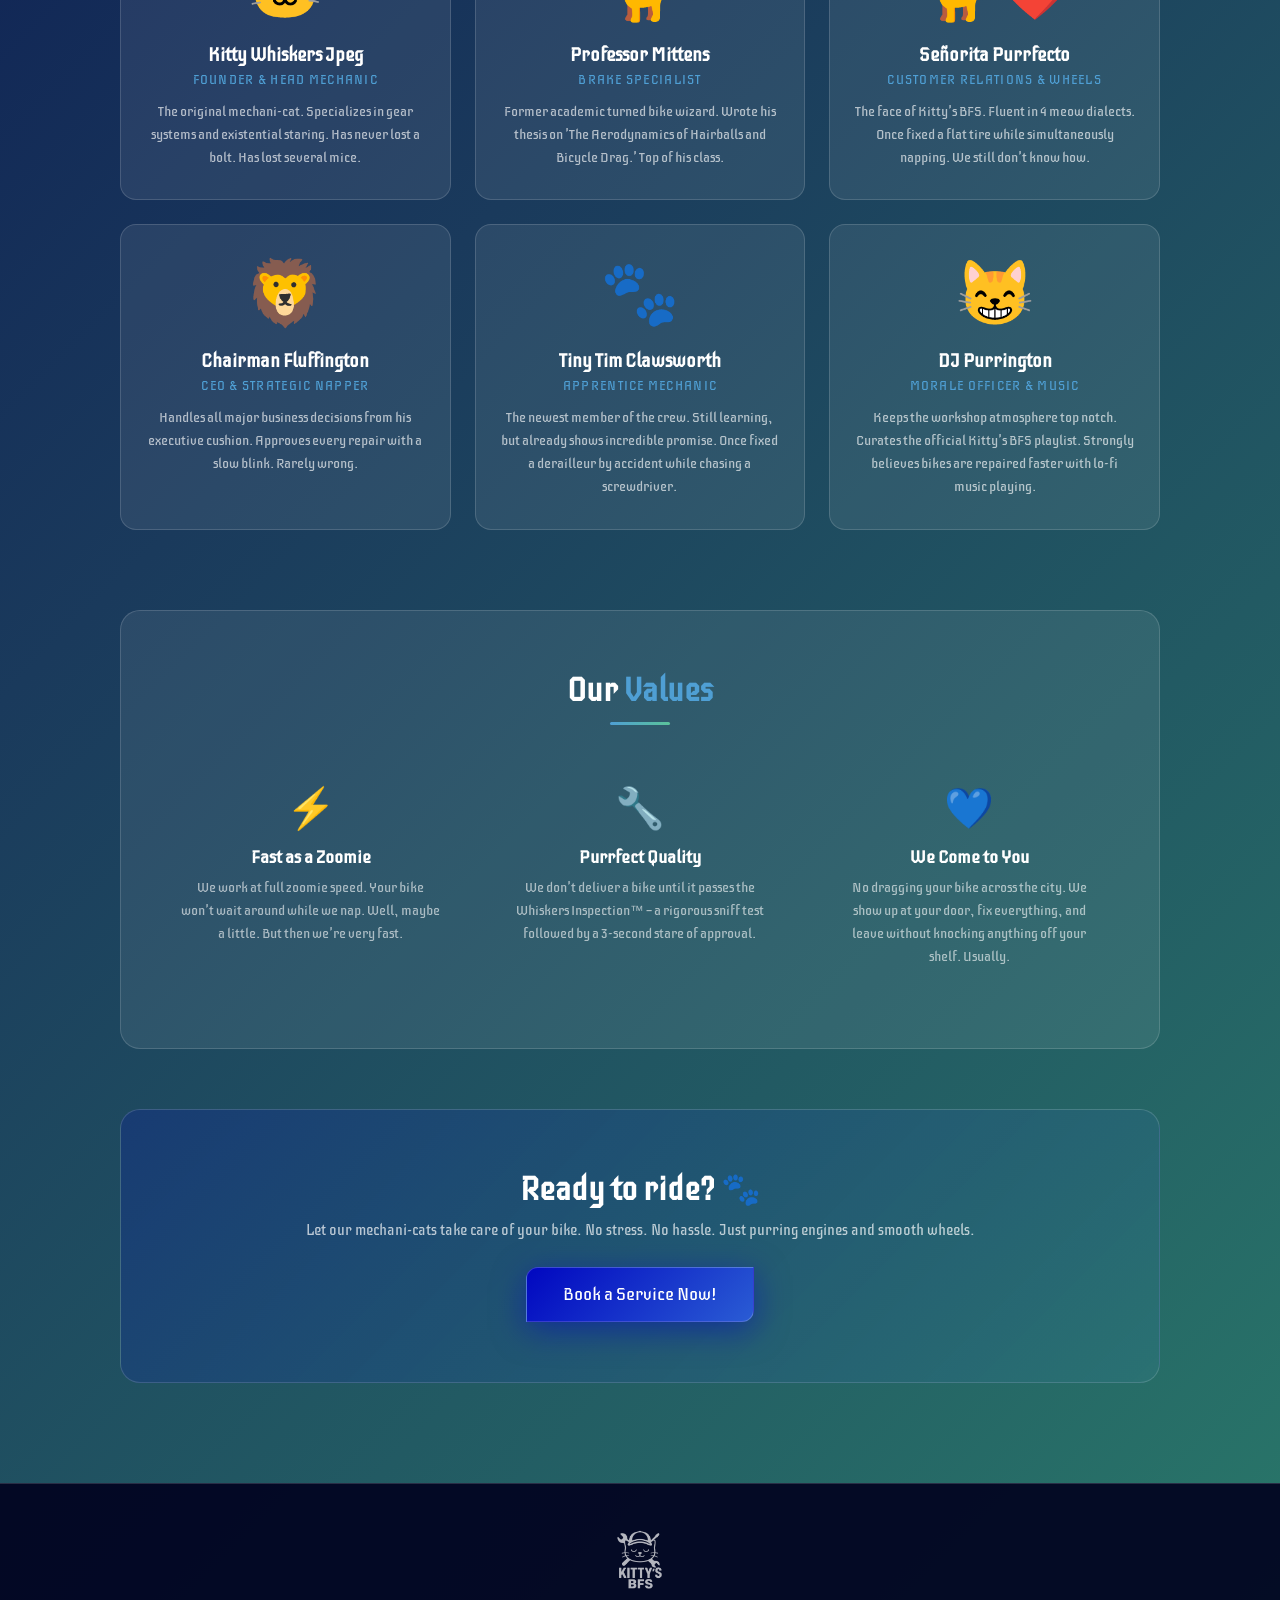
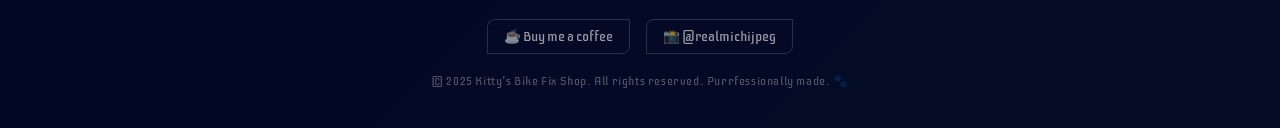
==== commit 56ded701: "shop Co-authored-by: Copilot <copilot@github.com>" ====
--- a/AboutUs.html
+++ b/AboutUs.html
@@ -25,8 +25,8 @@
                     <a href="#" data-i18n="nav.reserve">BOOK SERVICE ▾</a>
                     <div class="dropdown"><div class="dropdown-inner">
                         <div class="navbutton"><a href="#" data-i18n="nav.onsite">Onsite Service</a></div>
-                        <div class="navbutton"><a href="#" data-i18n="nav.parts">Parts Delivery</a></div>
-                        <div class="navbutton"><a href="#" data-i18n="nav.callback">Request Callback</a></div>
+                        <div class="navbutton"><a href="Shop.html" data-i18n="nav.parts">Parts Delivery</a></div>
+                        <div class="navbutton"><a href="ContactUs.html" data-i18n="nav.callback">Request Callback</a></div>
                     </div></div>
                 </div>
                 <div class="lang-switcher">
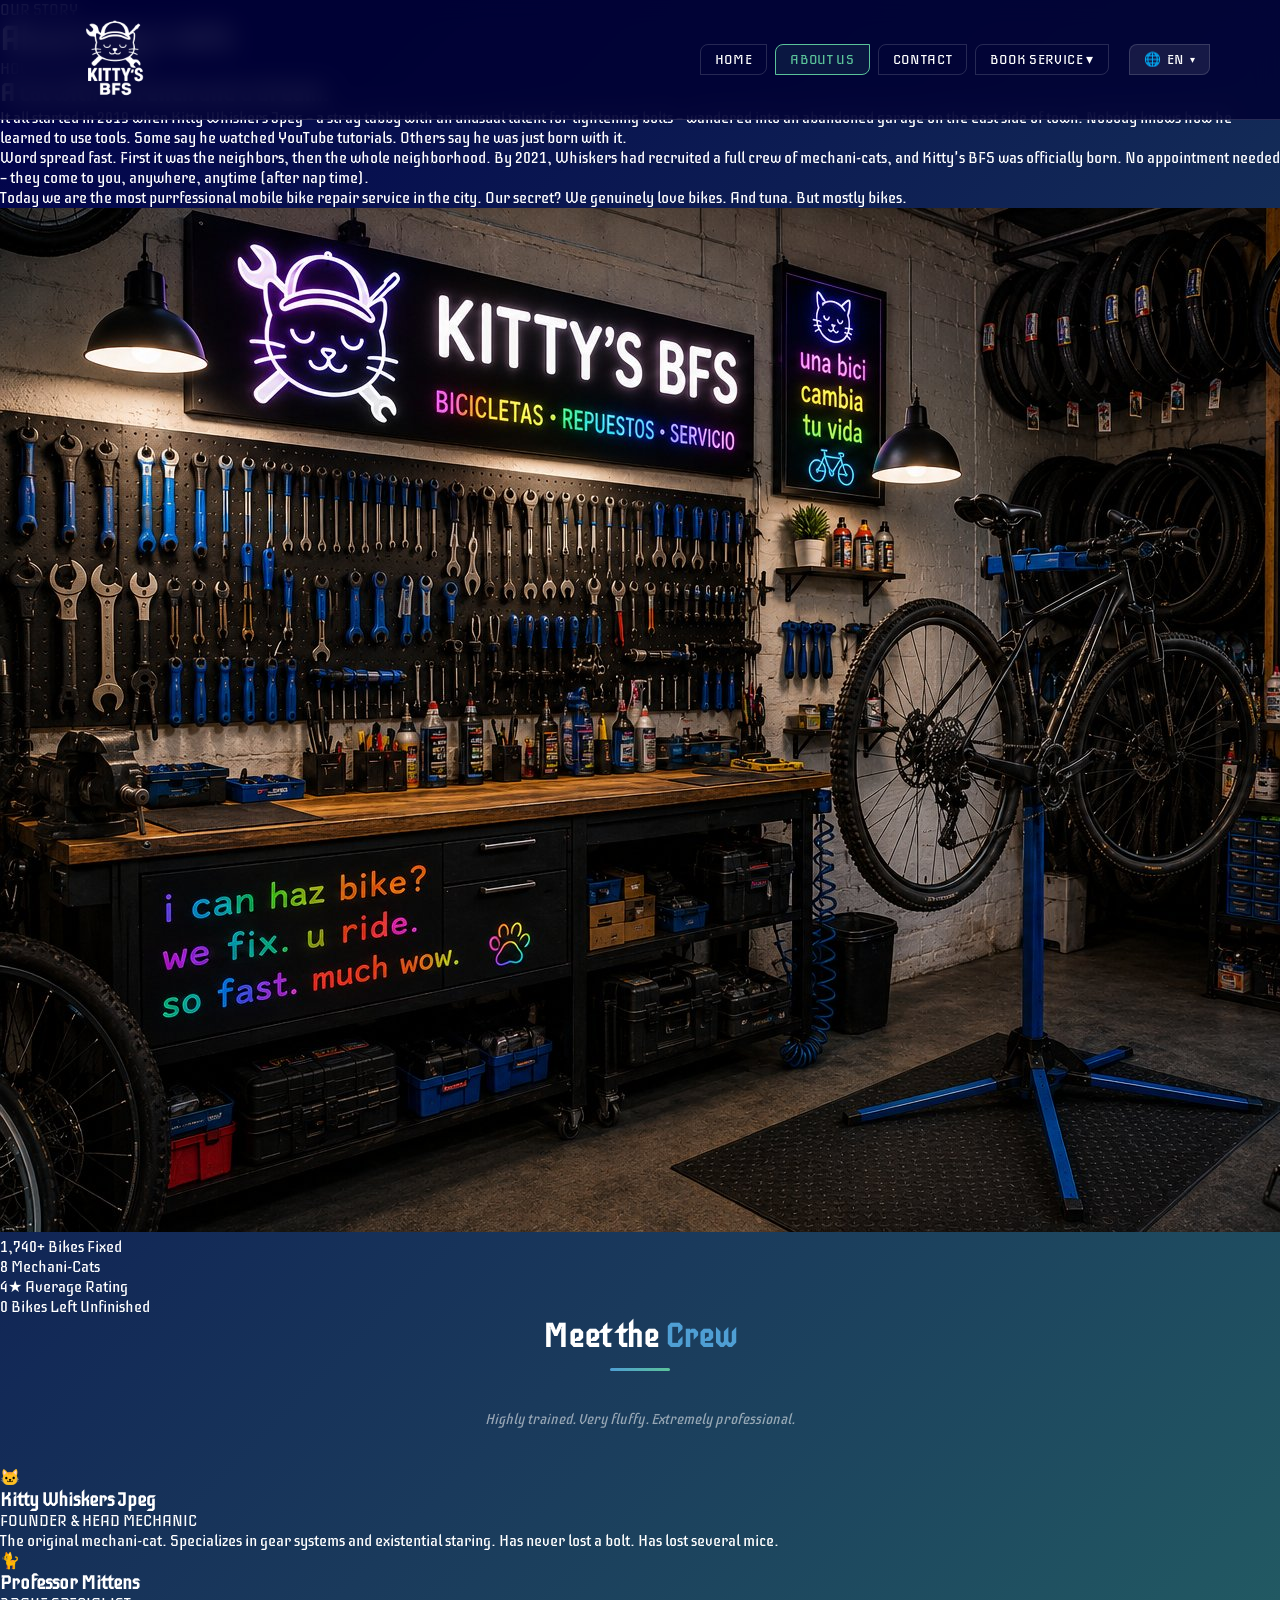
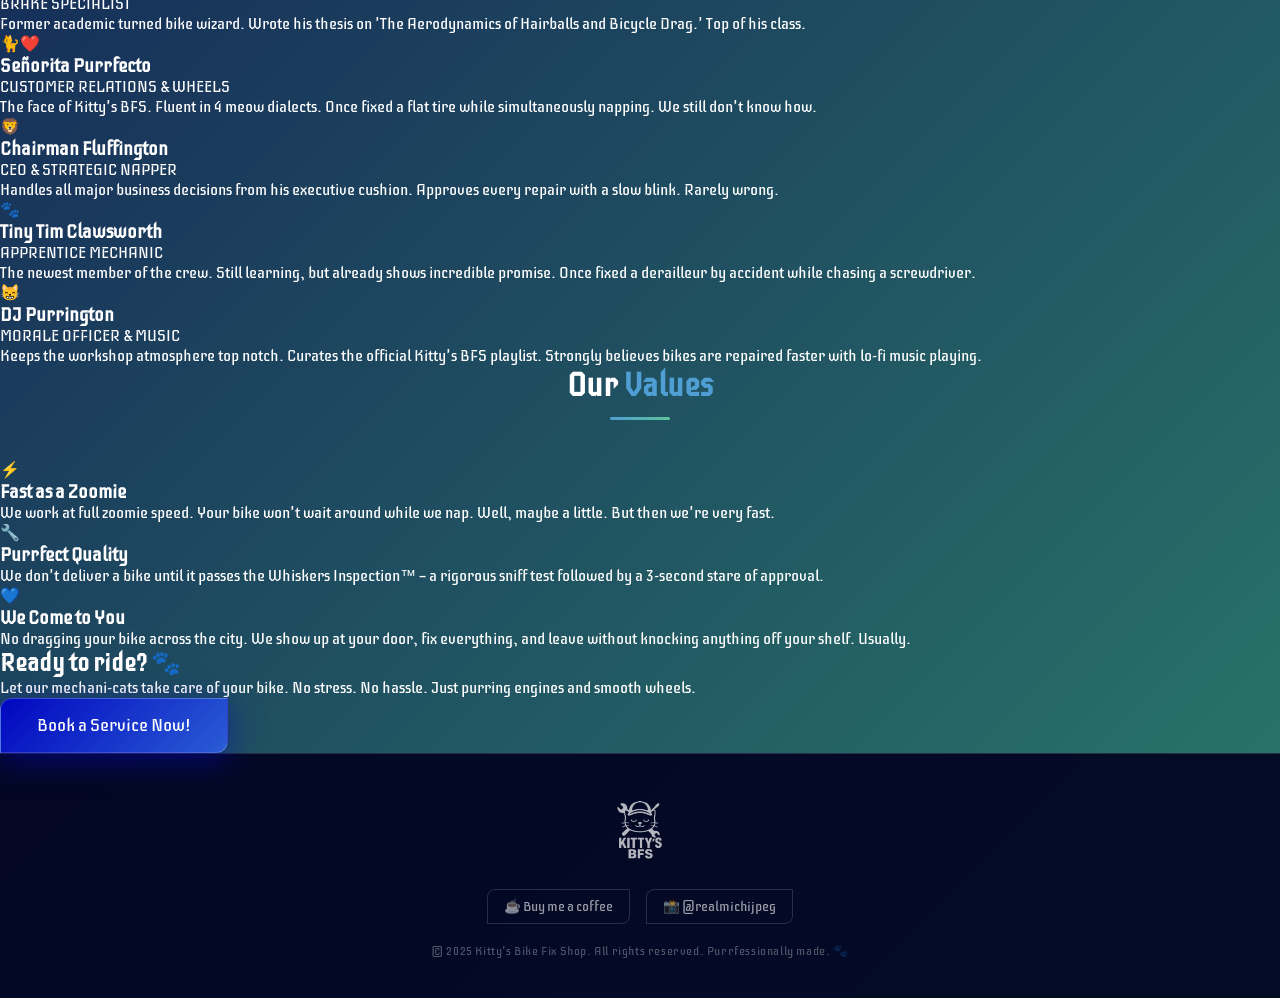
==== commit c4d04b55: "fix" ====
--- a/AboutUs.html
+++ b/AboutUs.html
@@ -7,10 +7,9 @@
     <meta charset="UTF-8">
     <meta name="viewport" content="width=device-width, initial-scale=1.0">
     <title>Kitty's BFS - About Us</title>
-    <link rel="stylesheet" href="css-reset.css">
     <link rel="stylesheet" href="shared.css">
+    <link rel="stylesheet" href="aboutUs.css">
     <link rel="icon" type="image/x-icon" href="public/KittysbikefixshopIcon.png">
-    <link rel="stylesheet" href="AboutUs.css">
 </head>
 <body>
     <header>
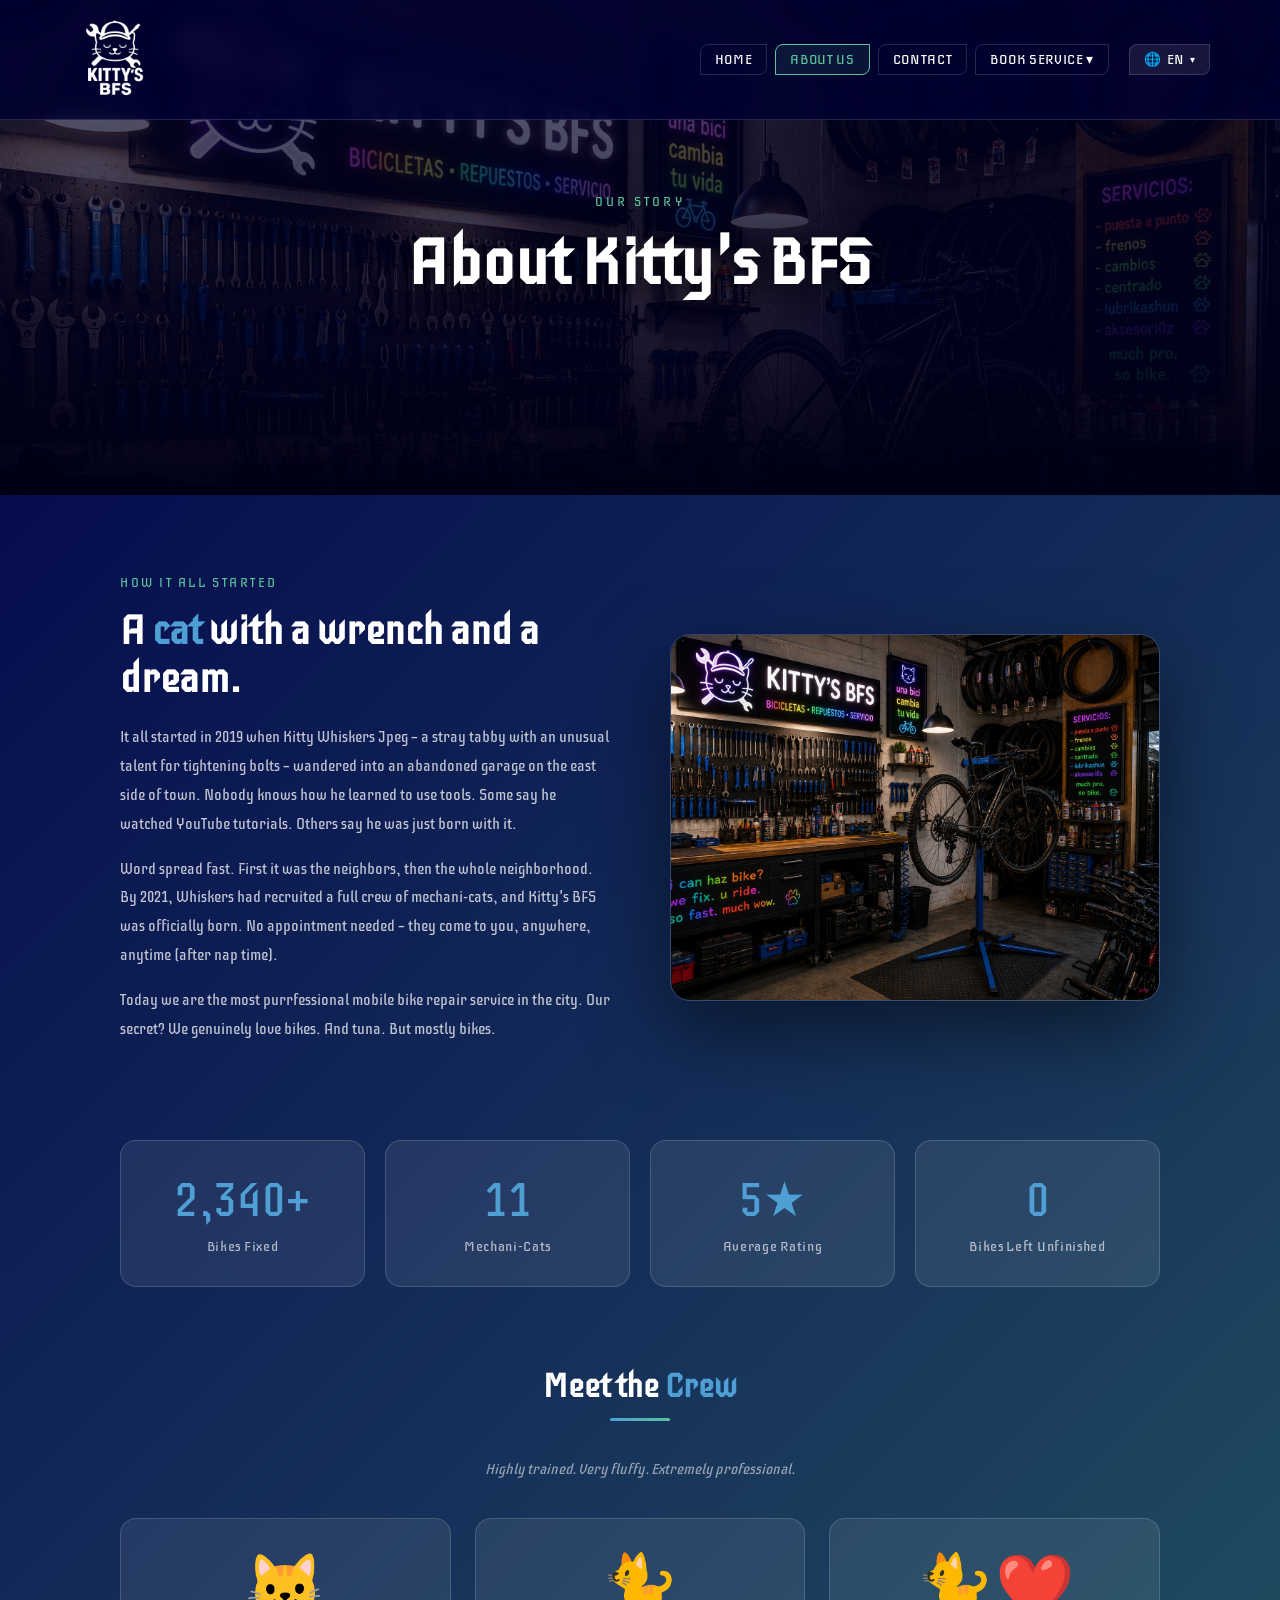
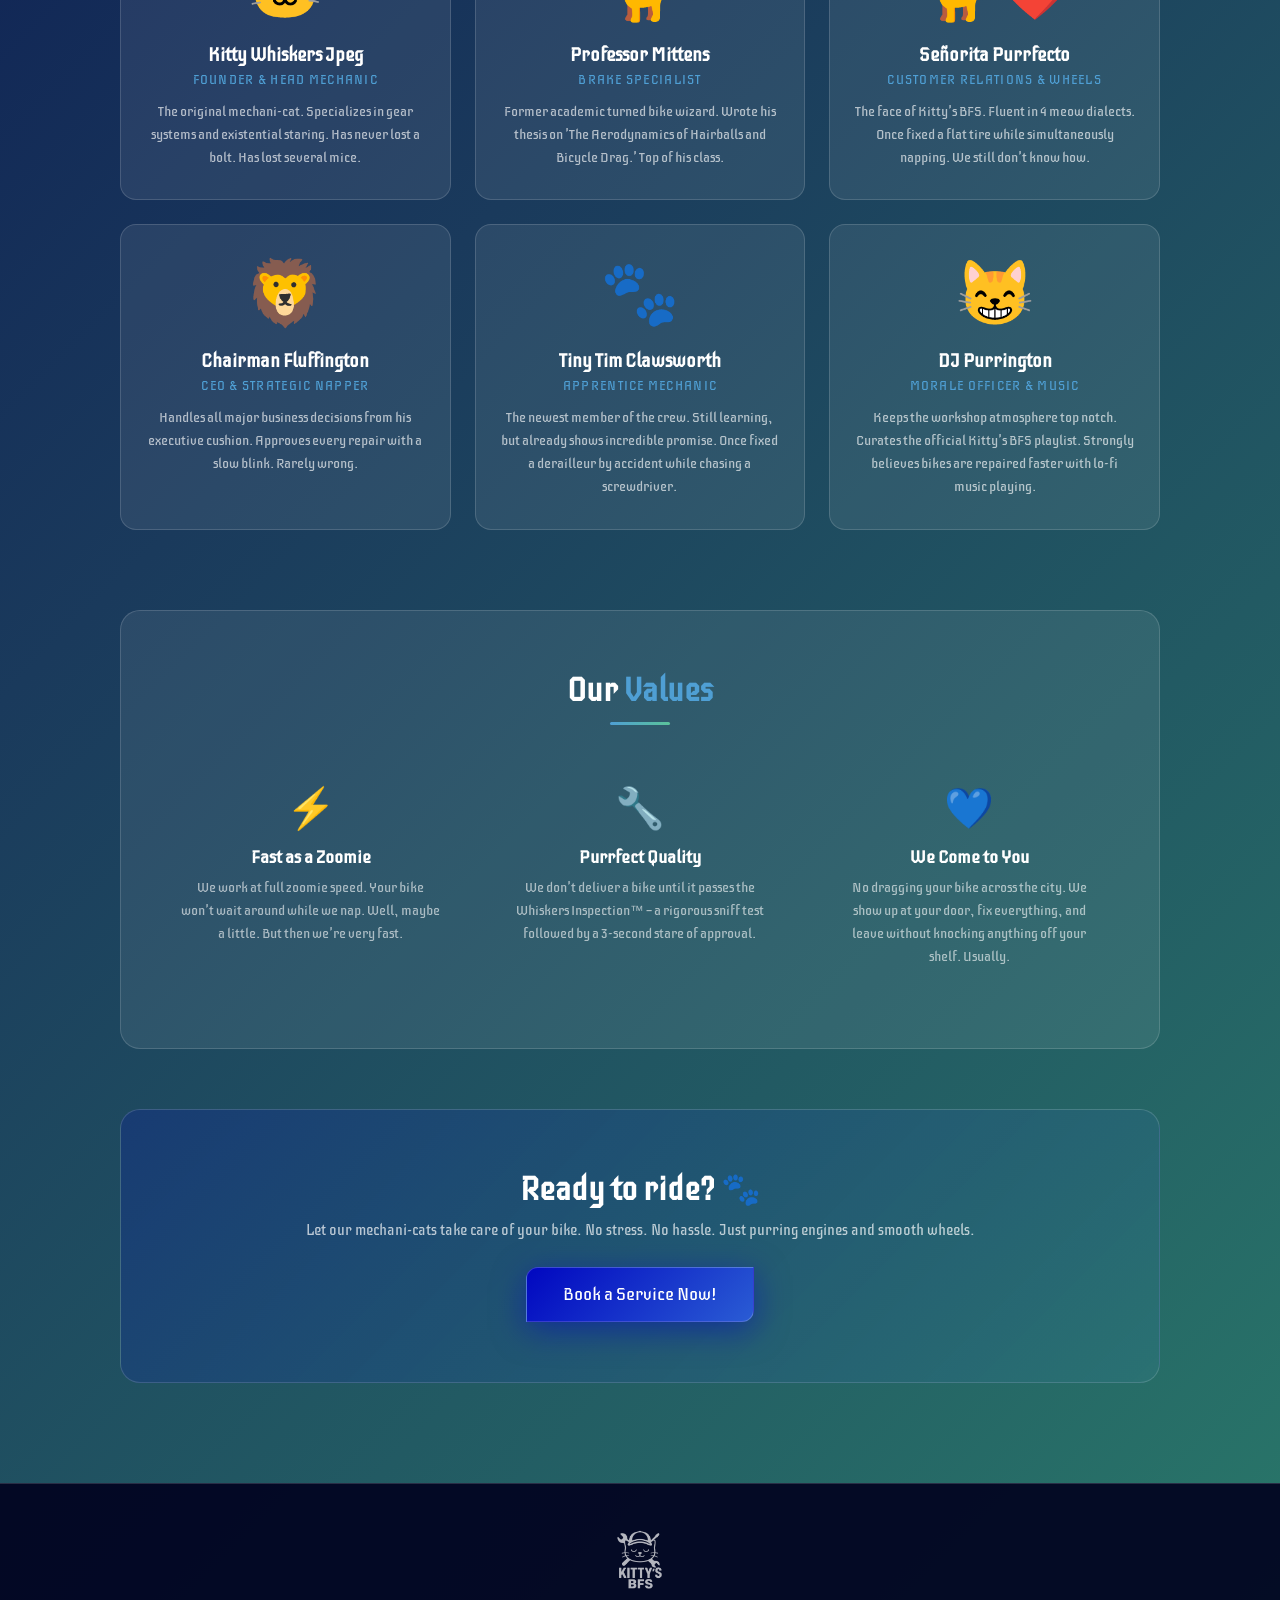
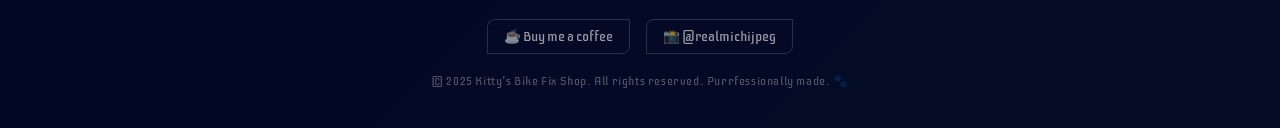
==== commit 270c4bc4: "fix css" ====
--- a/AboutUs.html
+++ b/AboutUs.html
@@ -8,7 +8,7 @@
     <meta name="viewport" content="width=device-width, initial-scale=1.0">
     <title>Kitty's BFS - About Us</title>
     <link rel="stylesheet" href="shared.css">
-    <link rel="stylesheet" href="aboutUs.css">
+    <link rel="stylesheet" href="AboutUs.css">
     <link rel="icon" type="image/x-icon" href="public/KittysbikefixshopIcon.png">
 </head>
 <body>
--- a/AboutUs.css
+++ b/AboutUs.css
@@ -0,0 +1,63 @@
+.about-hero { position: relative; height: 55vh; min-height: 350px; display: flex; align-items: center; justify-content: center; overflow: hidden; }
+.about-hero-bg { position: absolute; inset: 0; background-image: url('taller.png'); background-size: cover; background-position: center top; background-attachment: fixed; transform: scale(1.05); }
+.about-hero-overlay { position: absolute; inset: 0; background: linear-gradient(to bottom, rgba(0,0,40,0.6) 0%, rgba(0,0,30,0.85) 70%, rgba(0,0,20,1) 100%); }
+.about-hero-content { position: relative; z-index: 2; text-align: center; animation: fadeUp 0.9s cubic-bezier(0.22, 1, 0.36, 1) both; }
+.about-hero-content .eyebrow { font-size: 0.8rem; letter-spacing: 0.25em; color: var(--green); margin-bottom: 14px; display: block; }
+.about-hero-content h1 { font-size: clamp(2.5rem, 5vw, 4.5rem); text-shadow: 0 4px 30px rgba(0,0,0,0.8); }
+
+.contenedor { max-width: 1100px; margin: 0 auto; padding: 80px 30px 60px; }
+
+.story-section { display: grid; grid-template-columns: 1fr 1fr; gap: 60px; align-items: center; margin-bottom: 80px; }
+.story-text .eyebrow { font-size: 0.8rem; letter-spacing: 0.2em; color: var(--green); margin-bottom: 16px; display: block; }
+.story-text h2 { font-size: 2.5rem; line-height: 1.2; margin-bottom: 20px; }
+.story-text h2 span { color: var(--accent); }
+.story-text p { font-size: 0.95rem; line-height: 1.9; color: rgba(255,255,255,0.75); margin-bottom: 16px; }
+.story-image { border-radius: 20px; overflow: hidden; box-shadow: 0 30px 80px rgba(0,0,0,0.5); border: 1px solid var(--glass-border); aspect-ratio: 4/3; }
+.story-image img { width: 100%; height: 100%; object-fit: cover; object-position: right center; }
+
+.stats-section { display: grid; grid-template-columns: repeat(4, 1fr); gap: 20px; margin-bottom: 80px; }
+.stat-card { background: var(--glass); border: 1px solid var(--glass-border); border-radius: 16px; padding: 30px 20px; text-align: center; transition: transform 0.3s, border-color 0.3s; cursor: pointer; }
+.stat-card:hover { transform: translateY(-4px); border-color: var(--accent); }
+.stat-number { font-size: 3rem; color: var(--accent); display: block; margin-bottom: 6px; transition: transform 0.1s; }
+.stat-label { font-size: 0.85rem; color: rgba(255,255,255,0.65); letter-spacing: 0.05em; }
+
+.team-grid { display: grid; grid-template-columns: repeat(3, 1fr); gap: 24px; margin-bottom: 80px; }
+.team-card { background: var(--glass); border: 1px solid var(--glass-border); border-radius: 16px; padding: 30px 24px; text-align: center; transition: transform 0.3s, border-color 0.3s, box-shadow 0.3s; }
+.team-card:hover { transform: translateY(-6px); border-color: var(--accent); box-shadow: 0 20px 60px rgba(0,0,0,0.4); }
+.team-emoji { font-size: 4rem; display: block; margin-bottom: 16px; }
+.team-name { font-size: 1.2rem; margin-bottom: 6px; }
+.team-role { font-size: 0.8rem; color: var(--accent); letter-spacing: 0.1em; margin-bottom: 12px; display: block; }
+.team-bio { font-size: 0.85rem; line-height: 1.7; color: rgba(255,255,255,0.65); }
+
+.values-section { background: var(--glass); border: 1px solid var(--glass-border); border-radius: 20px; padding: 60px 40px; margin-bottom: 60px; }
+.values-grid { display: grid; grid-template-columns: repeat(3, 1fr); gap: 30px; margin-top: 40px; }
+.value-card { text-align: center; padding: 20px; }
+.value-icon { font-size: 2.5rem; display: block; margin-bottom: 14px; }
+.value-title { font-size: 1.1rem; margin-bottom: 8px; }
+.value-desc { font-size: 0.85rem; line-height: 1.7; color: rgba(255,255,255,0.6); }
+
+.cta-section { text-align: center; padding: 60px 40px; background: linear-gradient(135deg, rgba(1,7,192,0.2), rgba(79,159,212,0.1)); border: 1px solid var(--glass-border); border-radius: 20px; margin-bottom: 40px; }
+.cta-section h2 { font-size: 2rem; margin-bottom: 12px; }
+.cta-section p { font-size: 0.95rem; color: rgba(255,255,255,0.7); margin-bottom: 28px; }
+
+/* ── RESPONSIVE ── */
+@media (max-width: 768px) {
+    .about-hero { height: 40vh; min-height: 250px; }
+    .about-hero-bg { background-attachment: scroll; }
+    .about-hero-content h1 { font-size: clamp(1.8rem, 7vw, 2.5rem); }
+    .contenedor { padding: 40px 16px 30px; }
+    .story-section { grid-template-columns: 1fr; gap: 30px; }
+    .story-image { aspect-ratio: 16/9; }
+    .story-text h2 { font-size: 1.8rem; }
+    .stats-section { grid-template-columns: repeat(2, 1fr); gap: 12px; }
+    .stat-number { font-size: 2.2rem; }
+    .team-grid { grid-template-columns: 1fr; gap: 16px; }
+    .values-section { padding: 40px 20px; }
+    .values-grid { grid-template-columns: 1fr; gap: 20px; }
+    .cta-section { padding: 40px 20px; }
+}
+
+@media (max-width: 480px) {
+    .stat-number { font-size: 1.8rem; }
+    .story-text h2 { font-size: 1.5rem; }
+}
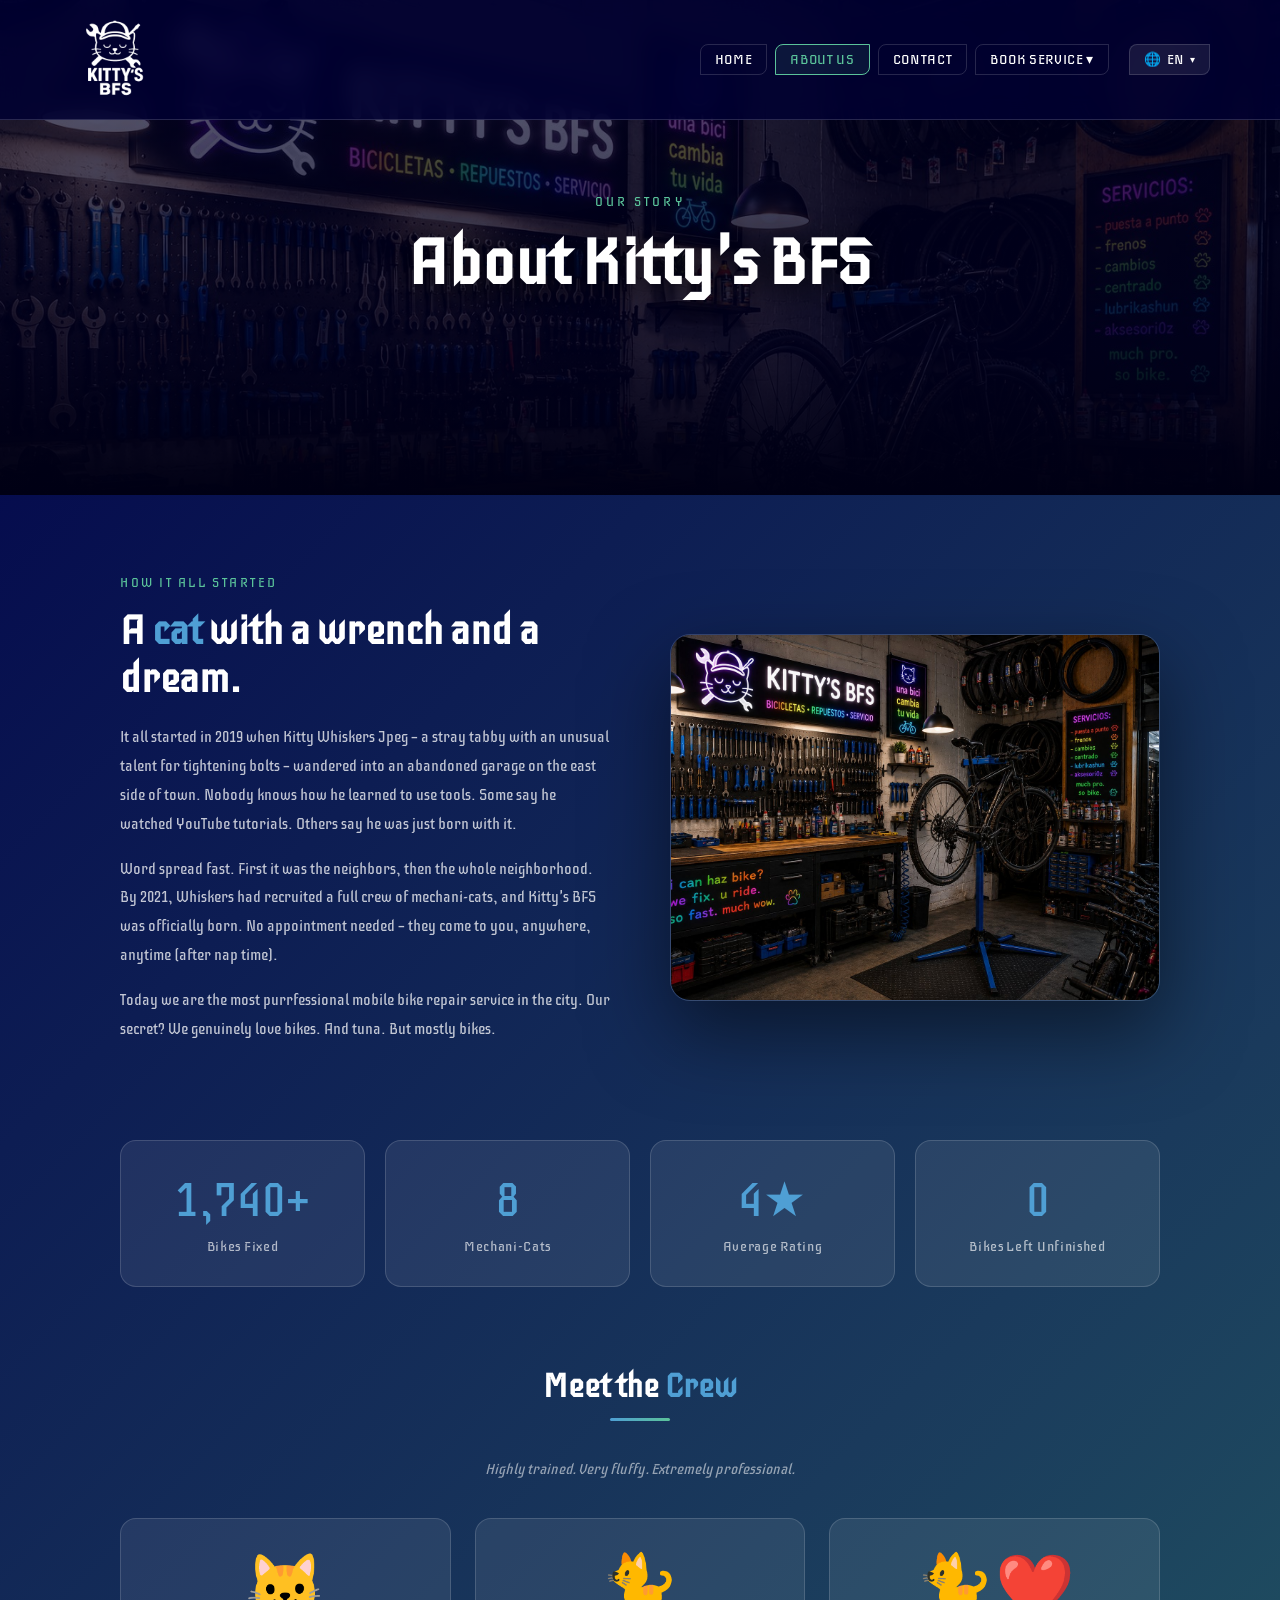
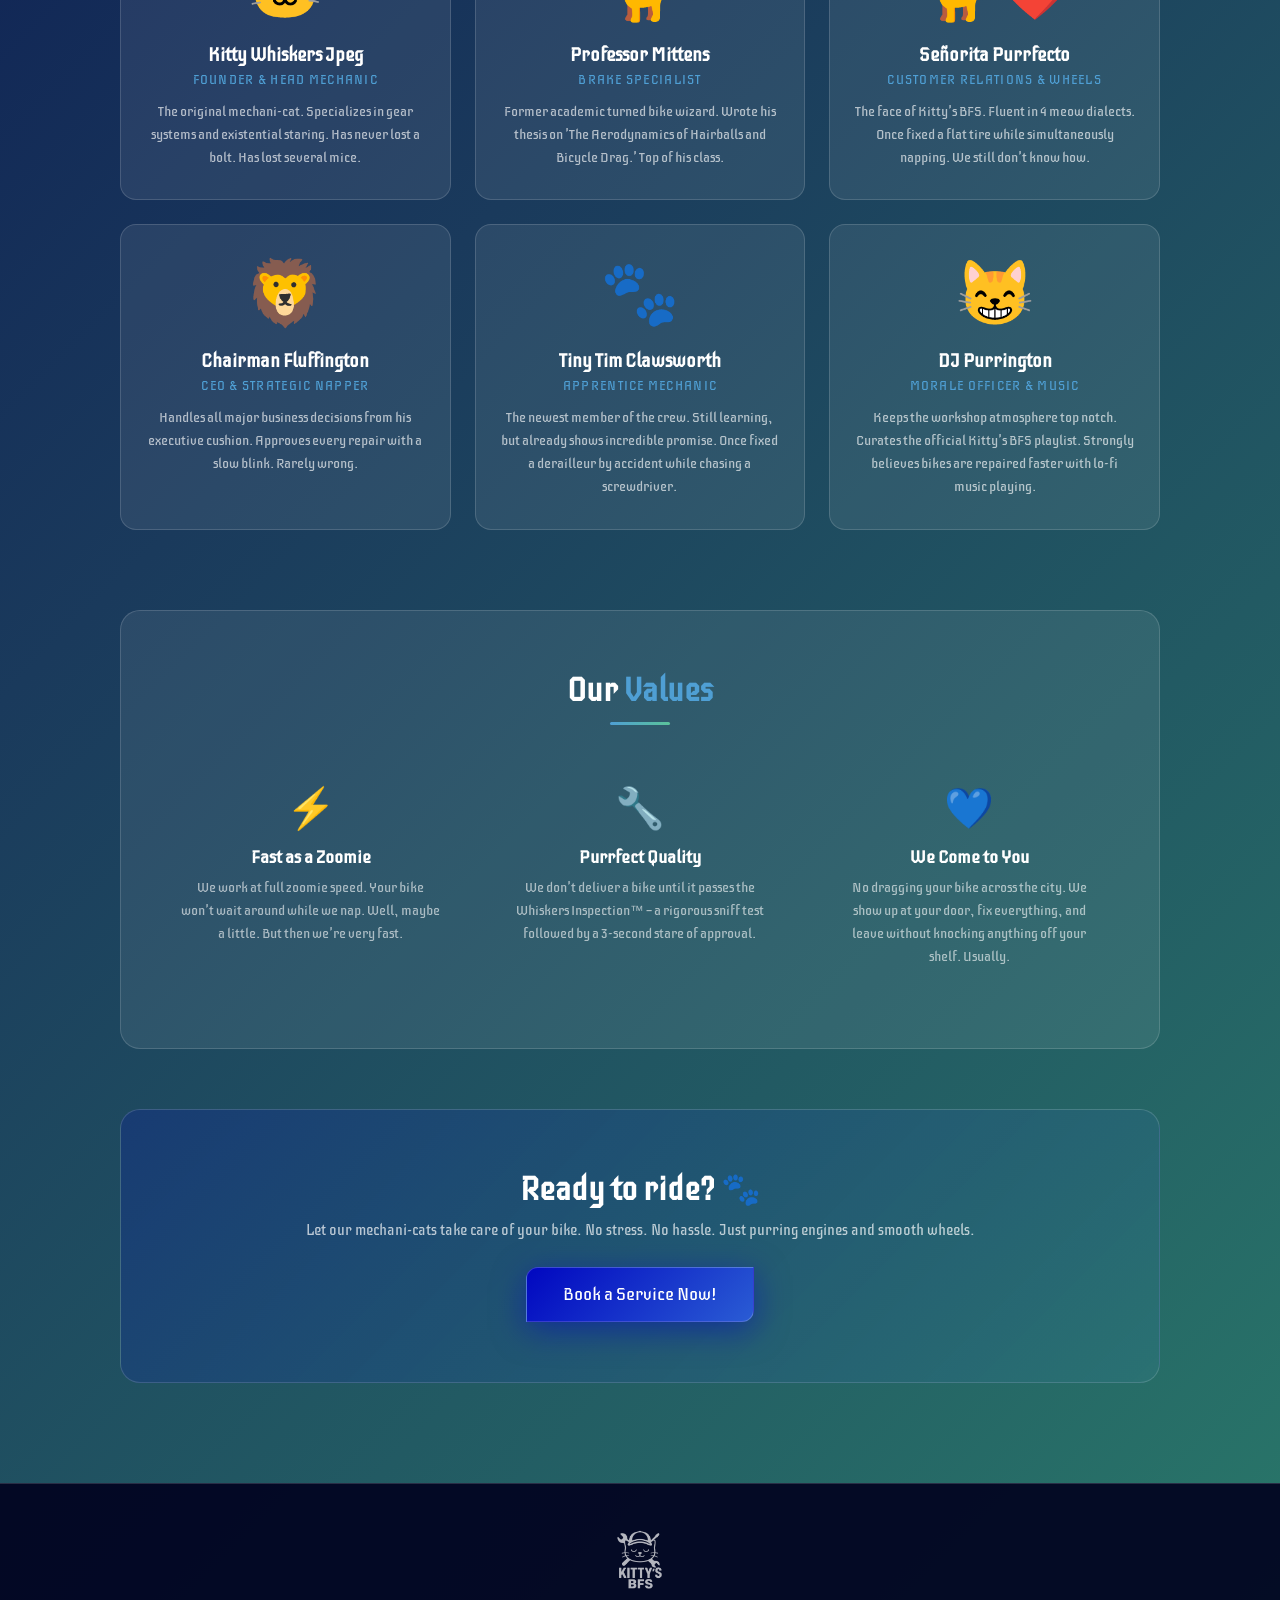
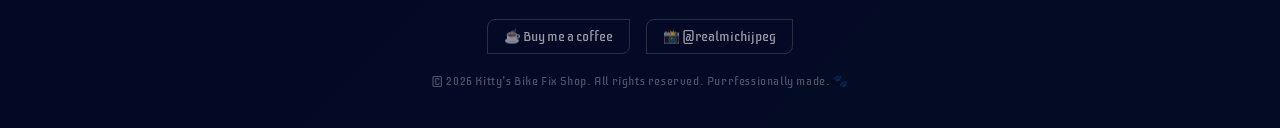
==== commit 213ed203: "2026" ====
--- a/AboutUs.html
+++ b/AboutUs.html
@@ -118,7 +118,7 @@
                 <a href="https://buymeacoffee.com/elmichi_jpeg" target="_blank" class="footer-link coffee">☕ Buy me a coffee</a>
                 <a href="https://www.instagram.com/realmichijpeg/" target="_blank" class="footer-link instagram">📸 @realmichijpeg</a>
             </div>
-            <p class="footer-copy">© 2025 Kitty's Bike Fix Shop. All rights reserved. Purrfessionally made. 🐾</p>
+            <p class="footer-copy">© 2026 Kitty's Bike Fix Shop. All rights reserved. Purrfessionally made. 🐾</p>
         </div>
     </footer>
 
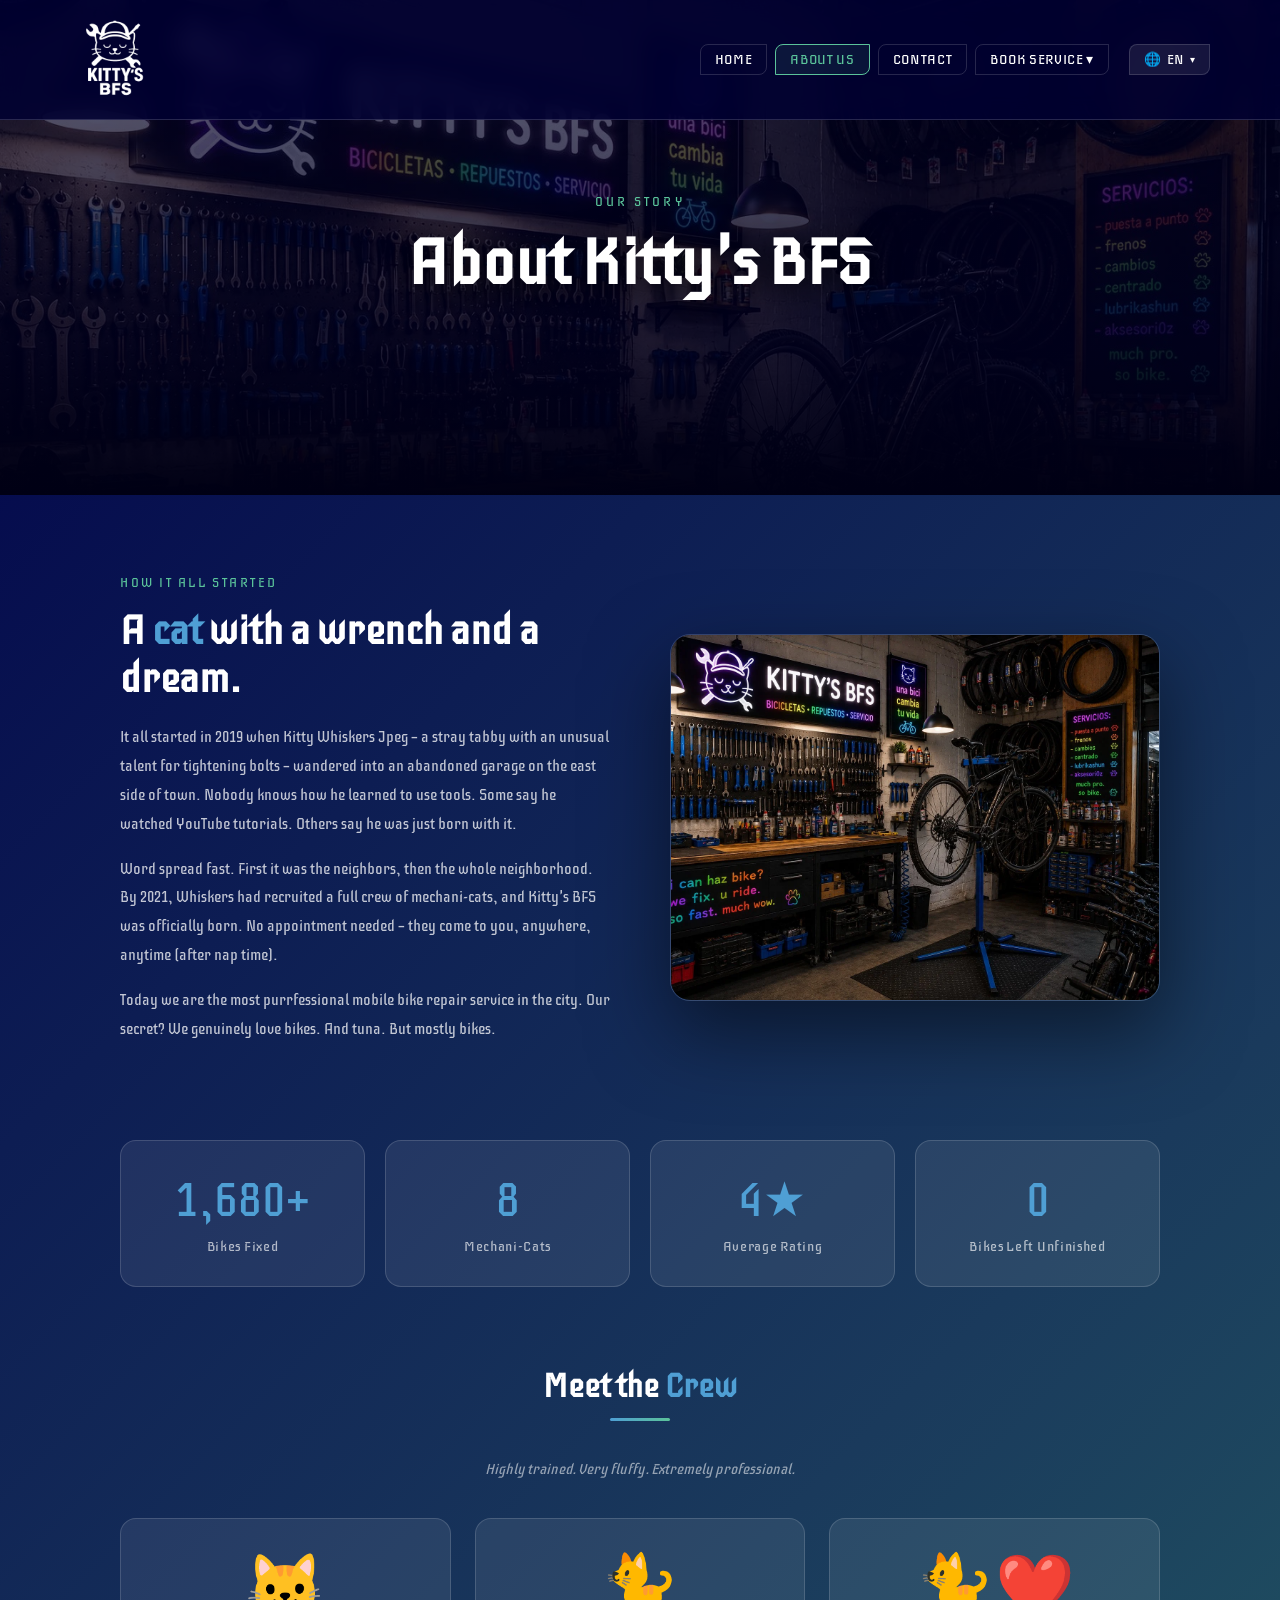
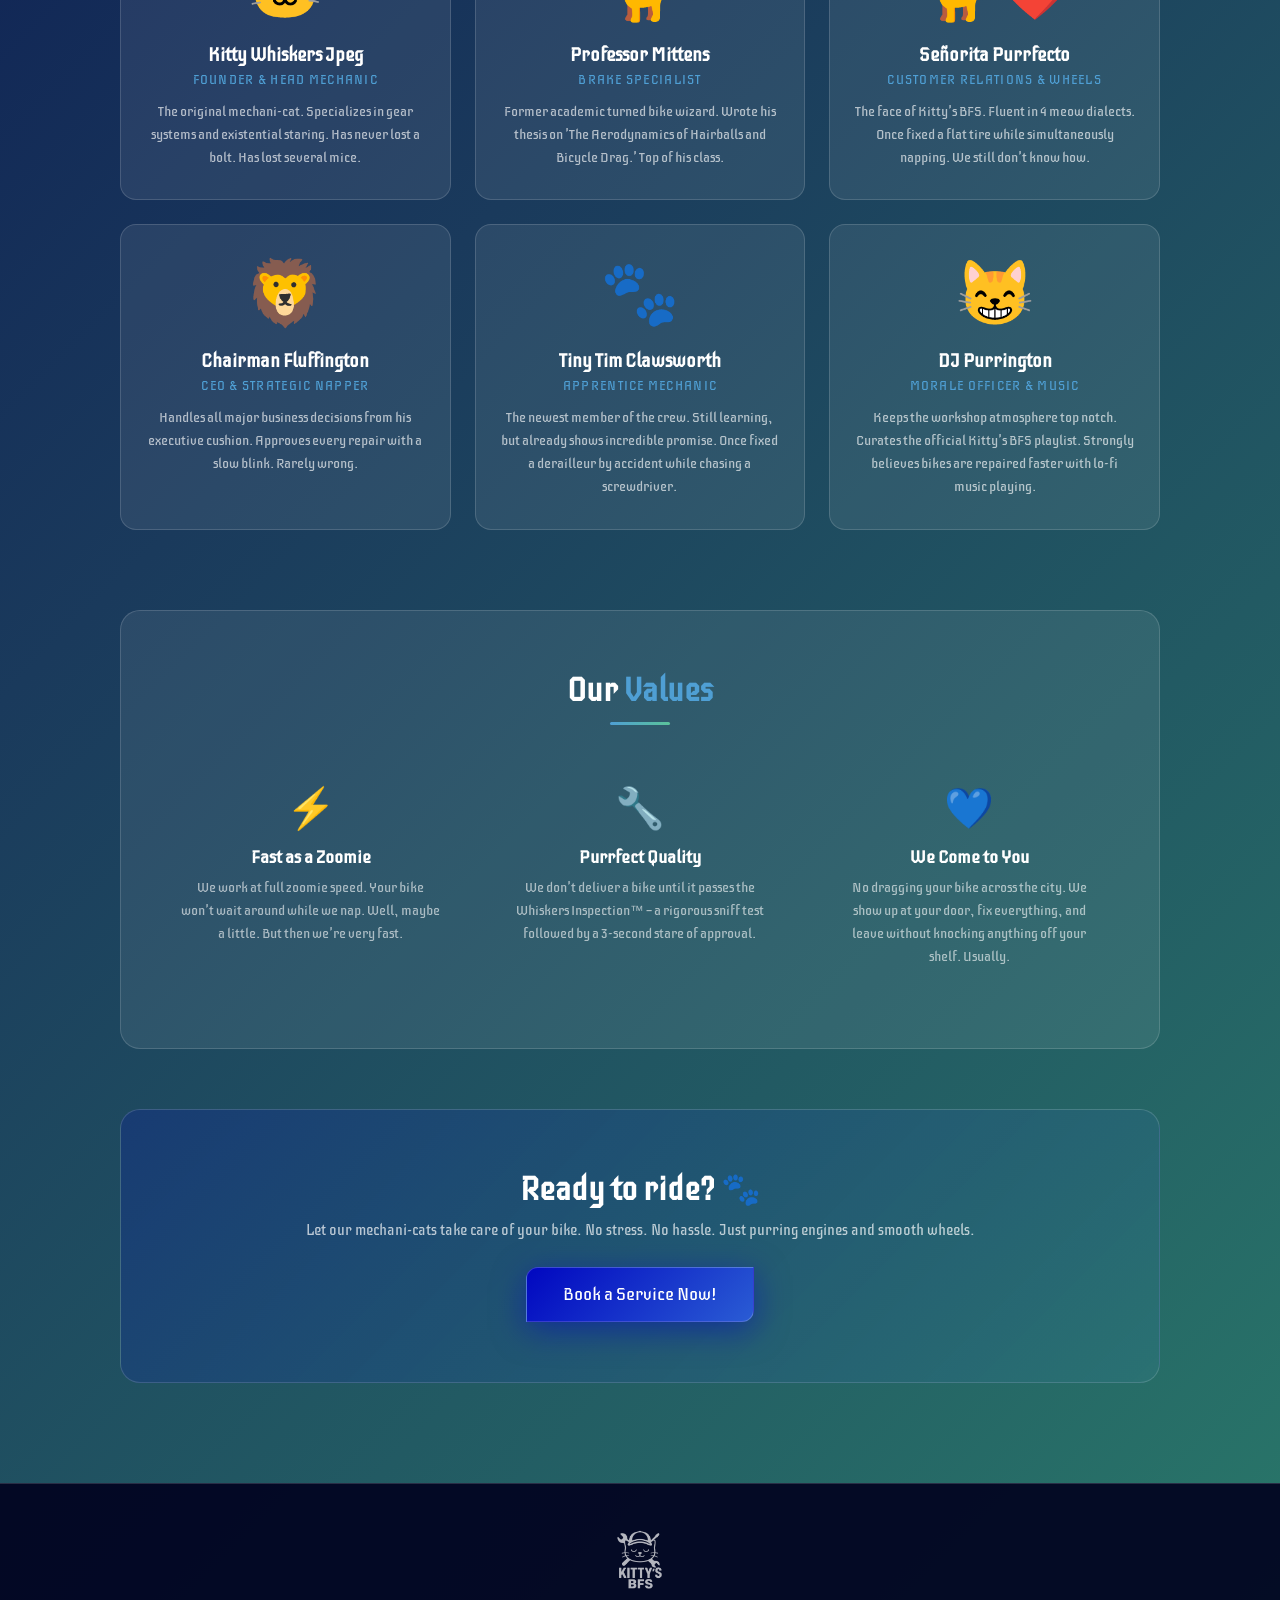
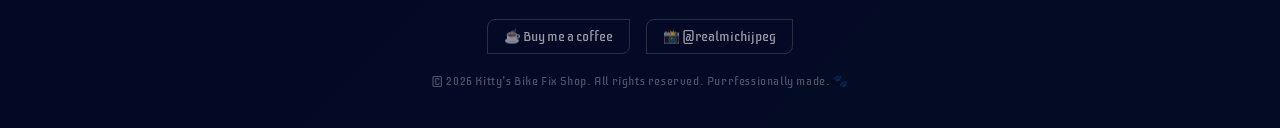
==== commit 3e35319f: "png images to webp images Co-authored-by: Copilot <copilot@github.com>" ====
--- a/AboutUs.html
+++ b/AboutUs.html
@@ -9,12 +9,12 @@
     <title>Kitty's BFS - About Us</title>
     <link rel="stylesheet" href="shared.css">
     <link rel="stylesheet" href="AboutUs.css">
-    <link rel="icon" type="image/x-icon" href="public/KittysbikefixshopIcon.png">
+    <link rel="icon" type="image/x-icon" href="imageswebp/KittysbikefixshopIcon.webp">
 </head>
 <body>
     <header>
         <div class="nav-container">
-            <div class="logo"><a href="index.html"><img src="public/KittysBikefixshupLogo.png" alt="Kitty Logo"></a></div>
+            <div class="logo"><a href="index.html"><img src="imageswebp/KittysBikefixshupLogo.webp" alt="Kitty Logo"></a></div>
             <button class="hamburger" id="hamburger" aria-label="Menu"><span></span><span></span><span></span></button>
             <nav id="mainNav">
                 <div class="navbutton"><a href="index.html" data-i18n="nav.home">HOME</a></div>
@@ -58,7 +58,7 @@
                 <p data-i18n="story.p2">Word spread fast. First it was the neighbors, then the whole neighborhood. By 2021, Whiskers had recruited a full crew of mechani-cats, and Kitty's BFS was officially born. No appointment needed — they come to you, anywhere, anytime (after nap time).</p>
                 <p data-i18n="story.p3">Today we are the most purrfessional mobile bike repair service in the city. Our secret? We genuinely love bikes. And tuna. But mostly bikes.</p>
             </div>
-            <div class="story-image"><img src="taller.png" alt="Kitty's Workshop"></div>
+            <div class="story-image"><img src="imageswebp/taller.webp" alt="Kitty's Workshop"></div>
         </div>
 
         <!-- STATS -->
@@ -113,7 +113,7 @@
 
     <footer>
         <div class="footer-inner">
-            <div class="footer-logo"><a href="index.html"><img src="public/KittysBikefixshupLogo.png" alt="Kitty's BFS"></a></div>
+            <div class="footer-logo"><a href="index.html"><img src="imageswebp/KittysBikefixshupLogo.webp" alt="Kitty's BFS"></a></div>
             <div class="footer-links">
                 <a href="https://buymeacoffee.com/elmichi_jpeg" target="_blank" class="footer-link coffee">☕ Buy me a coffee</a>
                 <a href="https://www.instagram.com/realmichijpeg/" target="_blank" class="footer-link instagram">📸 @realmichijpeg</a>
--- a/AboutUs.css
+++ b/AboutUs.css
@@ -1,5 +1,5 @@
 .about-hero { position: relative; height: 55vh; min-height: 350px; display: flex; align-items: center; justify-content: center; overflow: hidden; }
-.about-hero-bg { position: absolute; inset: 0; background-image: url('taller.png'); background-size: cover; background-position: center top; background-attachment: fixed; transform: scale(1.05); }
+.about-hero-bg { position: absolute; inset: 0; background-image: url('imageswebp/taller.webp'); background-size: cover; background-position: center top; background-attachment: fixed; transform: scale(1.05); }
 .about-hero-overlay { position: absolute; inset: 0; background: linear-gradient(to bottom, rgba(0,0,40,0.6) 0%, rgba(0,0,30,0.85) 70%, rgba(0,0,20,1) 100%); }
 .about-hero-content { position: relative; z-index: 2; text-align: center; animation: fadeUp 0.9s cubic-bezier(0.22, 1, 0.36, 1) both; }
 .about-hero-content .eyebrow { font-size: 0.8rem; letter-spacing: 0.25em; color: var(--green); margin-bottom: 14px; display: block; }
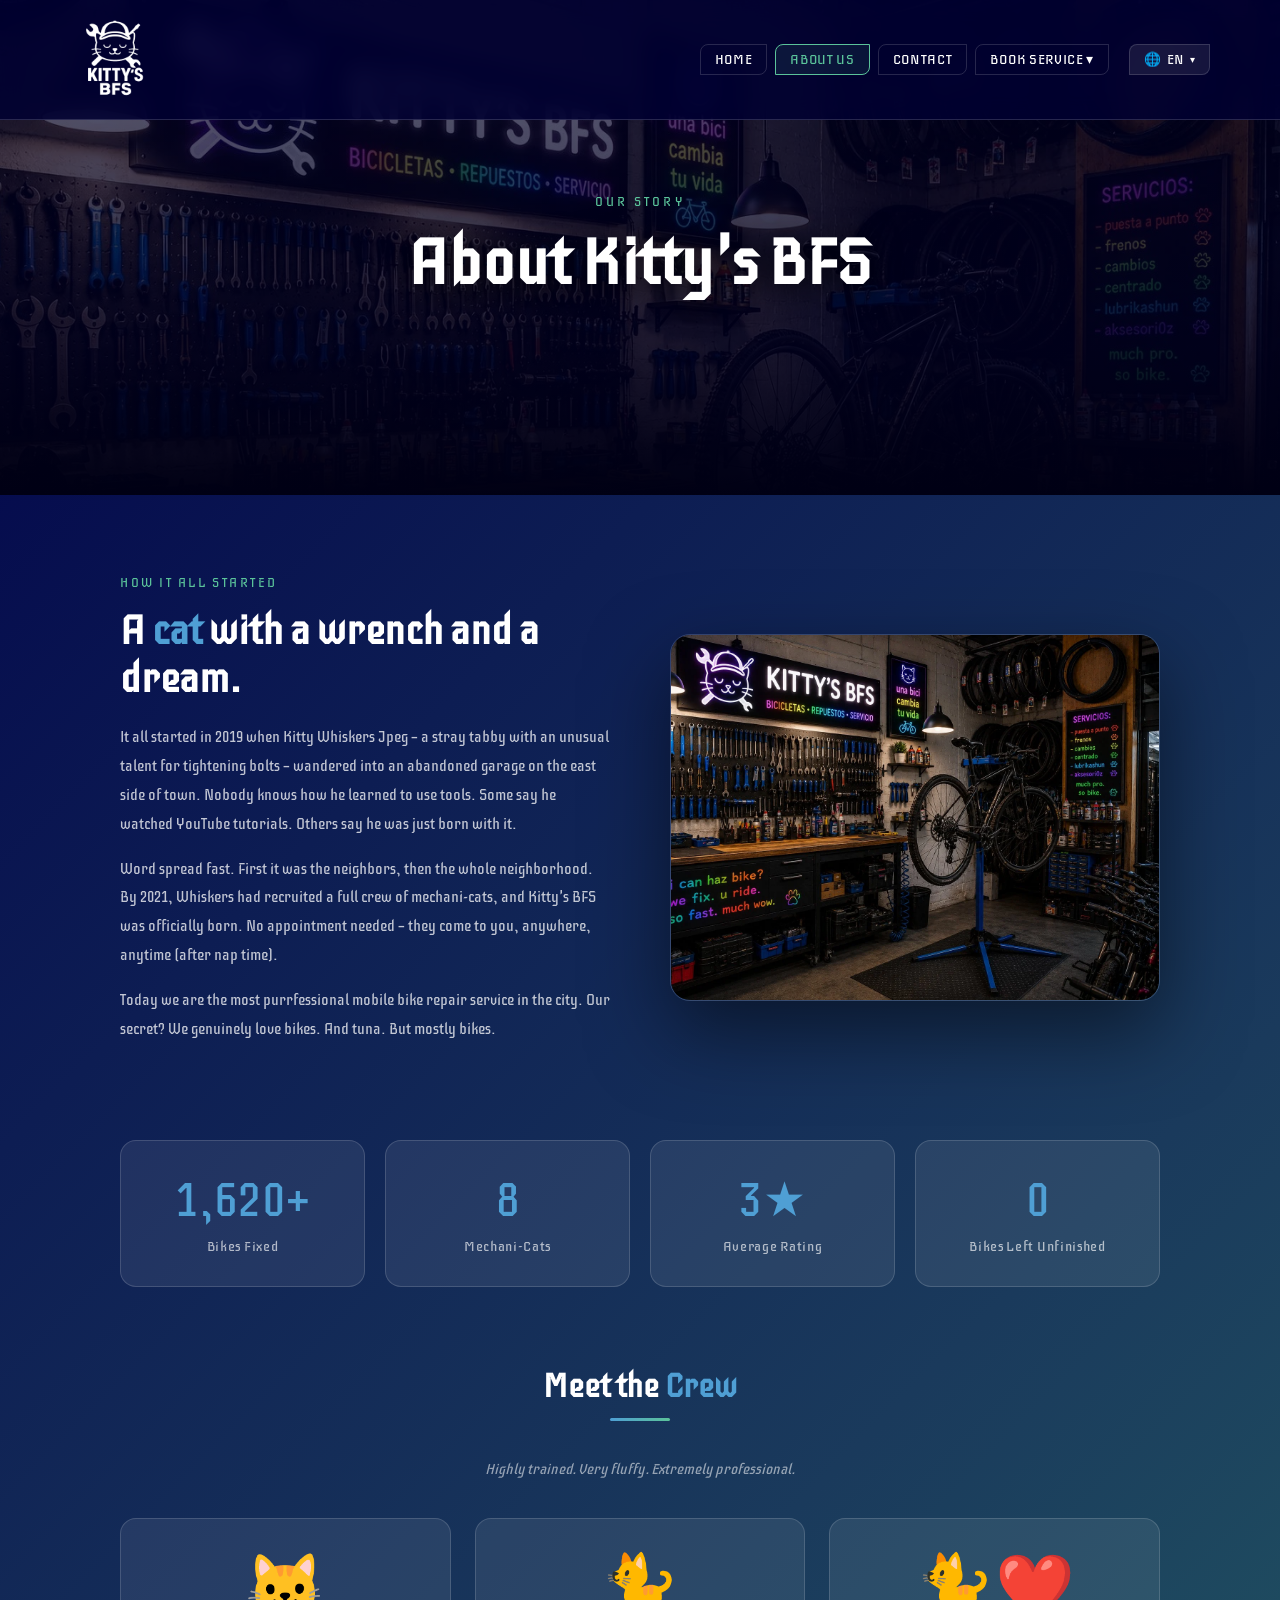
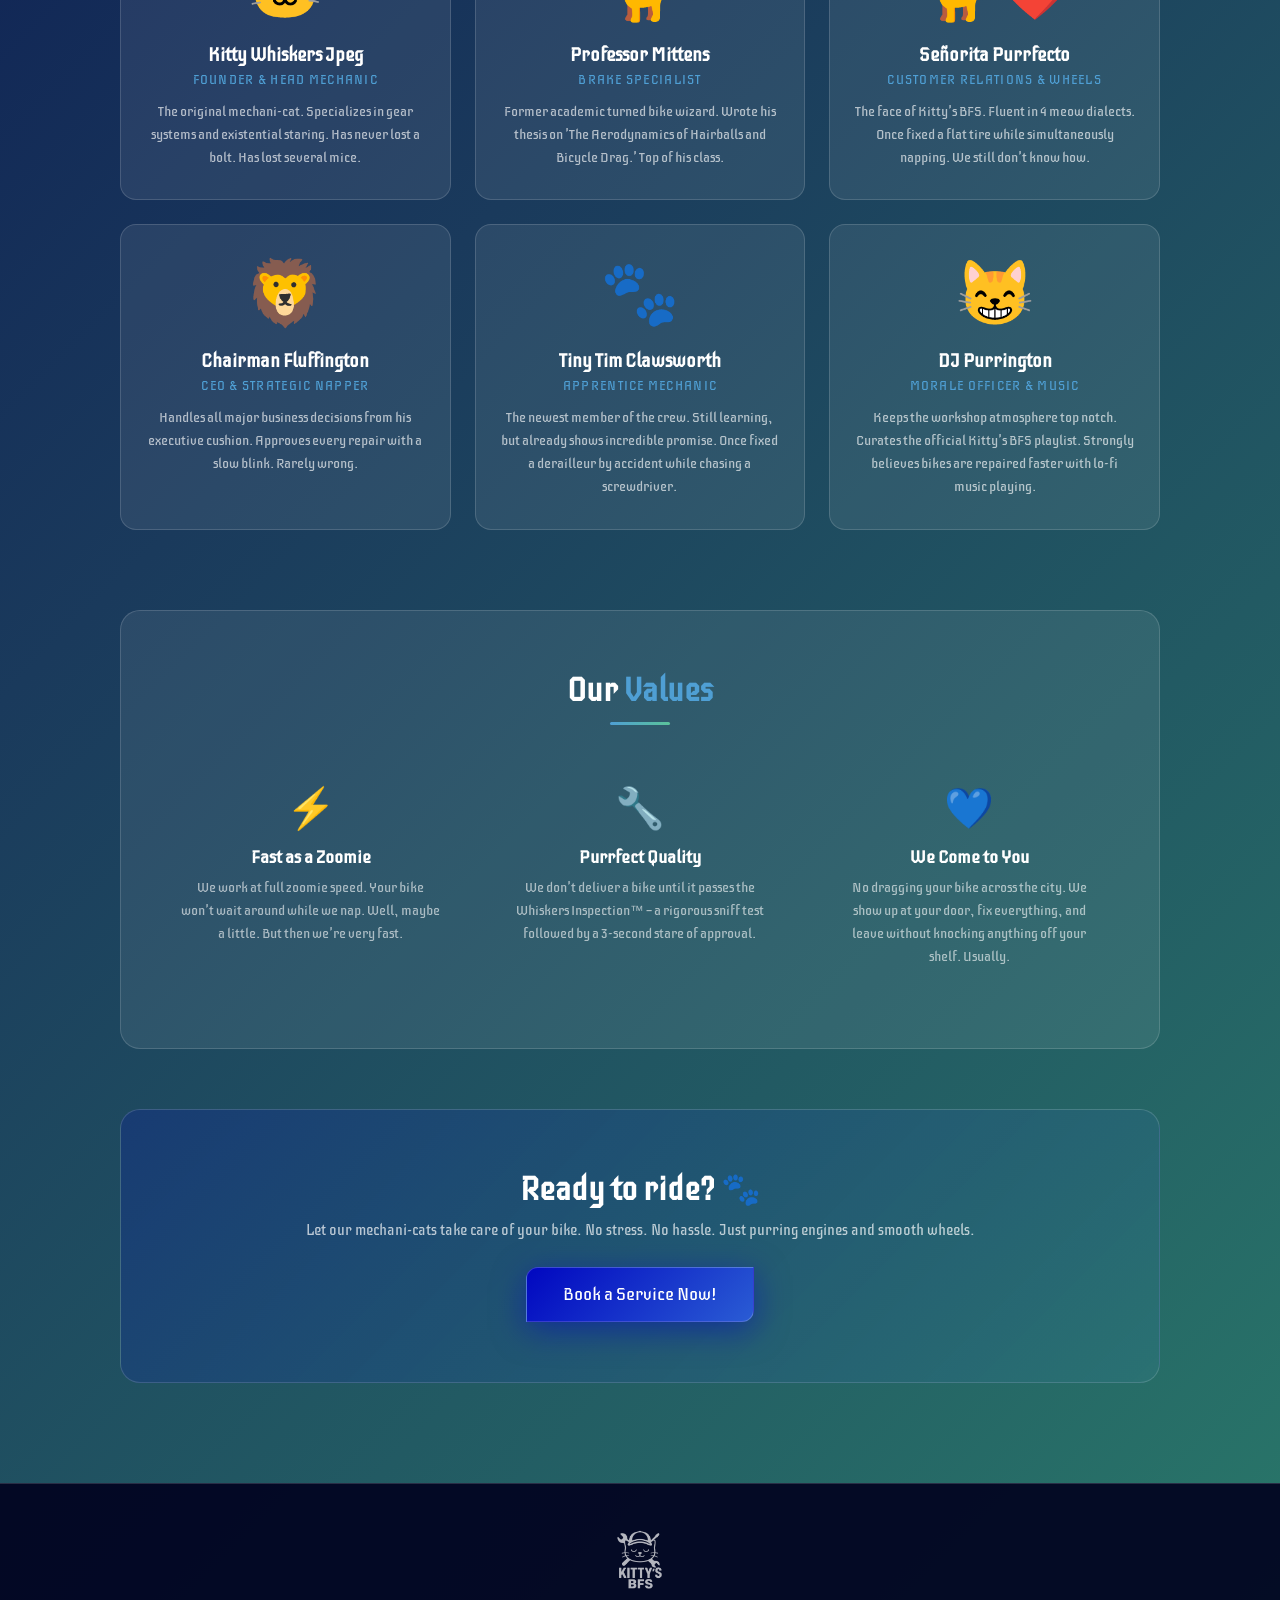
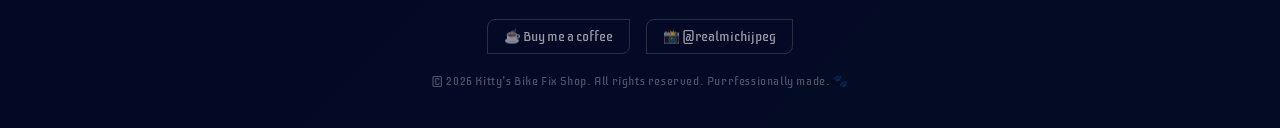
==== commit c336011c: "meta description" ====
--- a/AboutUs.html
+++ b/AboutUs.html
@@ -1,6 +1,11 @@
 <!DOCTYPE html>
 <html lang="en">
 <head>
+    <meta property="og:title" content="Kitty's Bike Fix Shop">
+    <meta property="og:description" content="Mobile bike repair service run by cats. We come to you.">
+    <meta property="og:image" content="imageswebp/KittysBikefixshupLogo.webp">
+    <meta property="og:type" content="website">
+    <meta name="description" content="Meet the mechani-cats behind Kitty's Bike Fix Shop. From a stray tabby in an abandoned garage to the city's most purrfessional mobile bike crew.">
     <link rel="preconnect" href="https://fonts.googleapis.com">
     <link rel="preconnect" href="https://fonts.gstatic.com" crossorigin>
     <link href="https://fonts.googleapis.com/css2?family=Iceberg&family=Inter:wght@300;400;600&display=swap" rel="stylesheet">
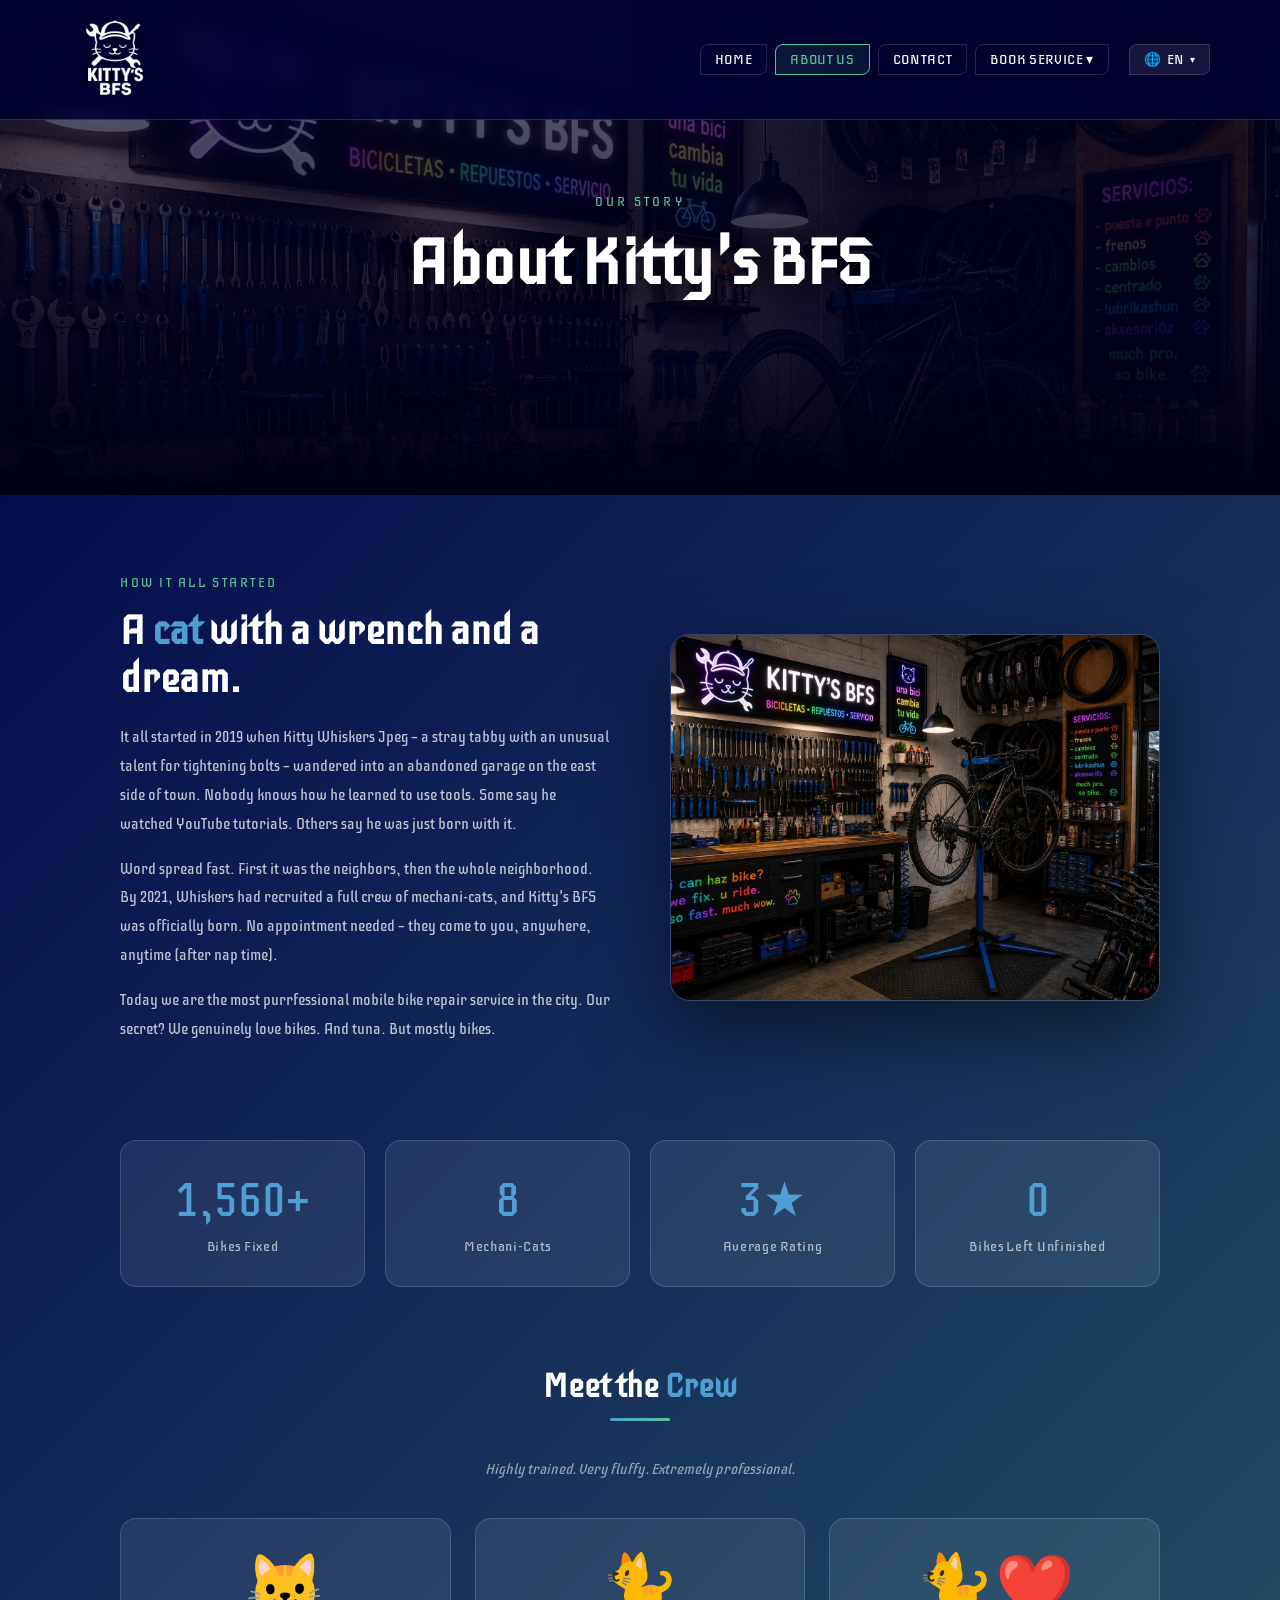
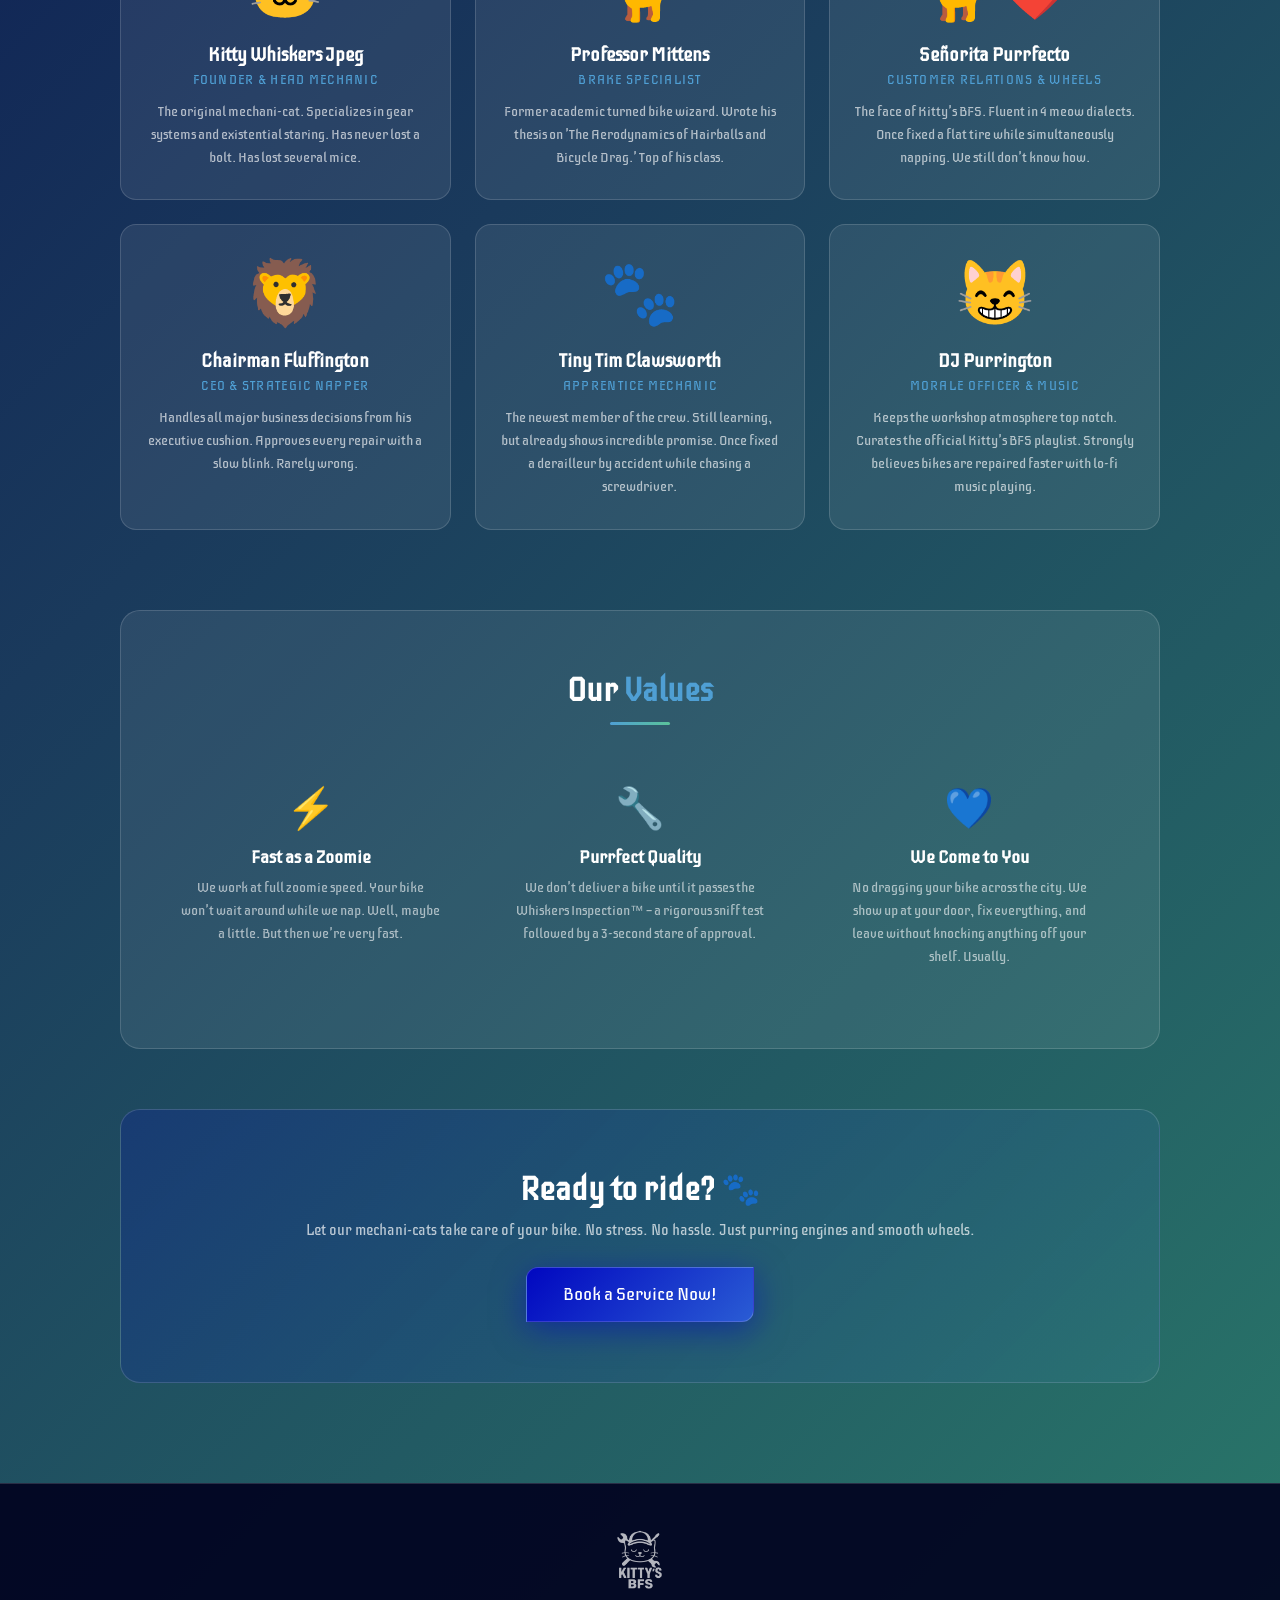
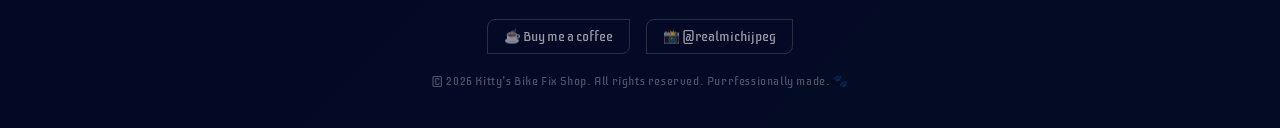
==== commit d3a28b1f: "GA (google tag)" ====
--- a/AboutUs.html
+++ b/AboutUs.html
@@ -5,12 +5,26 @@
     <meta property="og:description" content="Mobile bike repair service run by cats. We come to you.">
     <meta property="og:image" content="imageswebp/KittysBikefixshupLogo.webp">
     <meta property="og:type" content="website">
+
     <meta name="description" content="Meet the mechani-cats behind Kitty's Bike Fix Shop. From a stray tabby in an abandoned garage to the city's most purrfessional mobile bike crew.">
+
     <link rel="preconnect" href="https://fonts.googleapis.com">
     <link rel="preconnect" href="https://fonts.gstatic.com" crossorigin>
     <link href="https://fonts.googleapis.com/css2?family=Iceberg&family=Inter:wght@300;400;600&display=swap" rel="stylesheet">
     <meta charset="UTF-8">
     <meta name="viewport" content="width=device-width, initial-scale=1.0">
+
+    <!-- Google tag (gtag.js) -->
+    <script async src="https://www.googletagmanager.com/gtag/js?id=G-V7JJTFCPWQ"></script>
+    <script>
+    window.dataLayer = window.dataLayer || [];
+    function gtag(){dataLayer.push(arguments);}
+    gtag('js', new Date());
+
+    gtag('config', 'G-V7JJTFCPWQ');
+    </script>
+
+
     <title>Kitty's BFS - About Us</title>
     <link rel="stylesheet" href="shared.css">
     <link rel="stylesheet" href="AboutUs.css">
